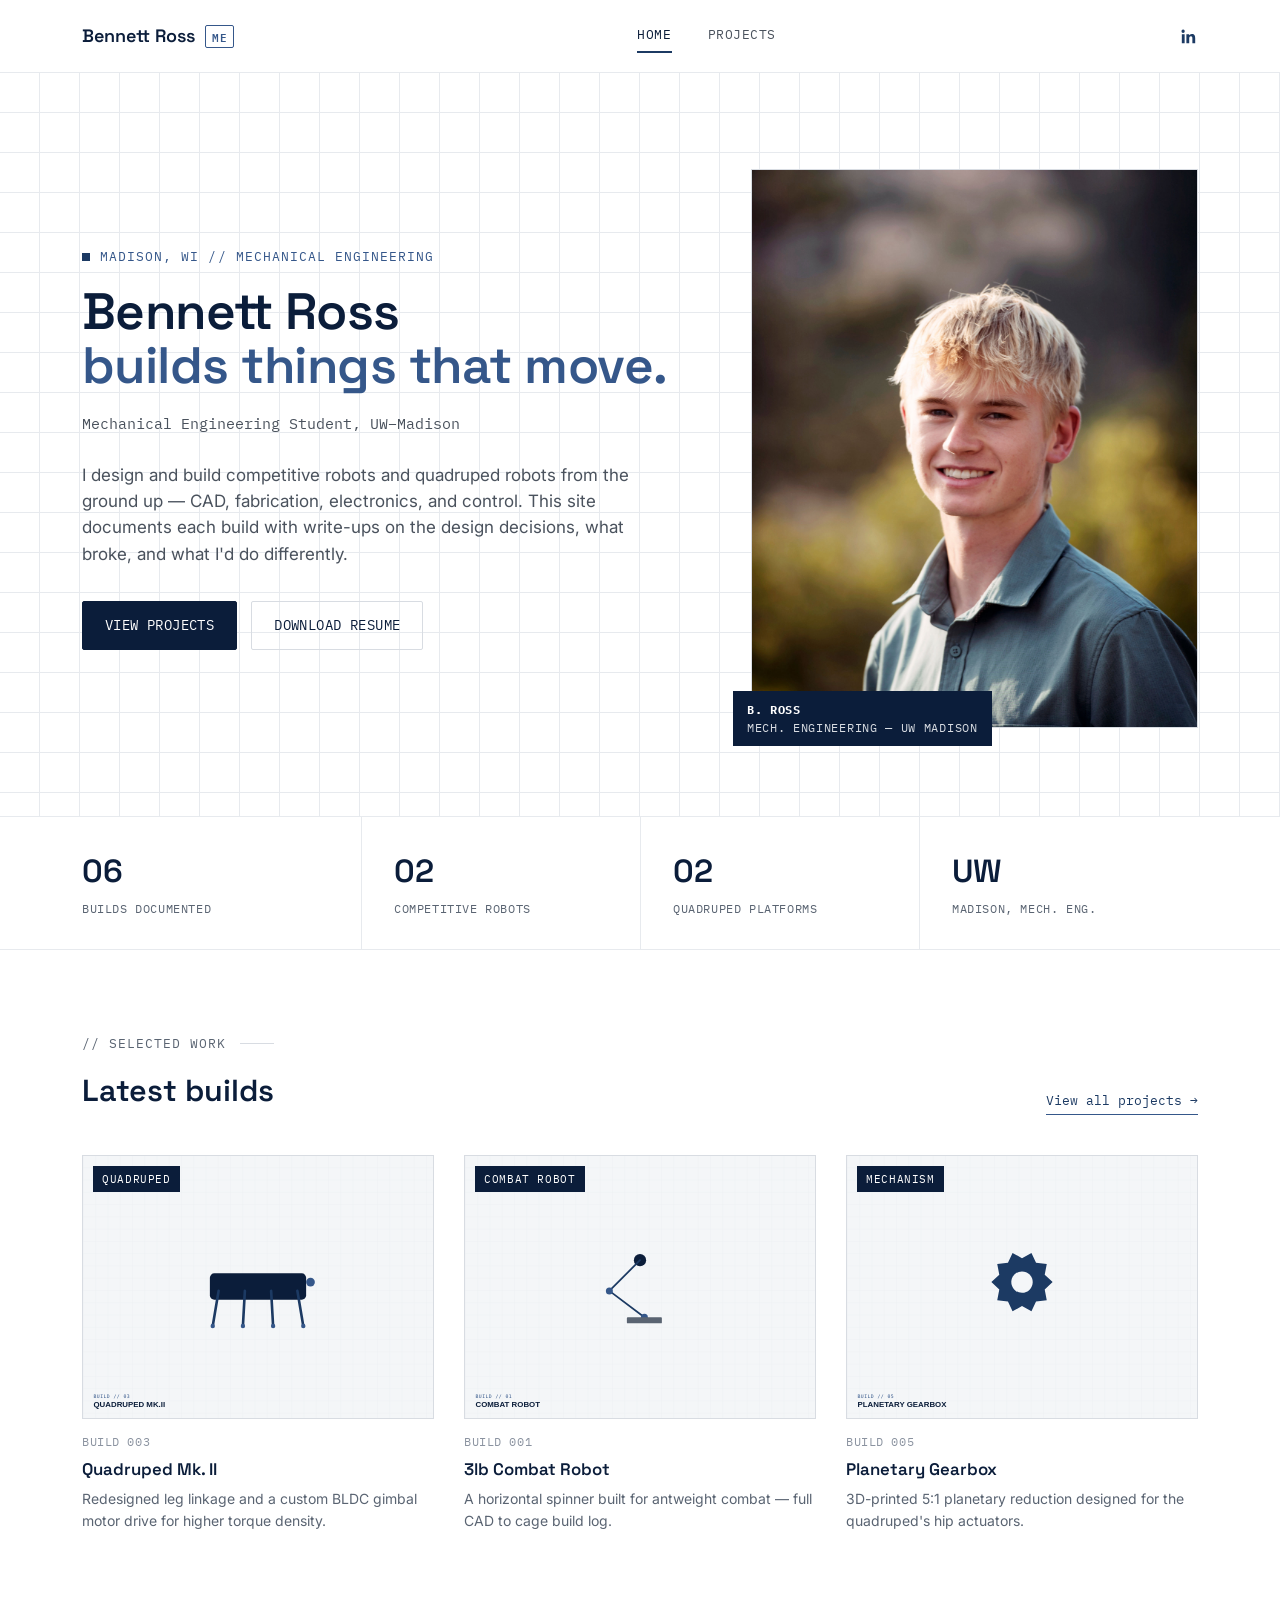
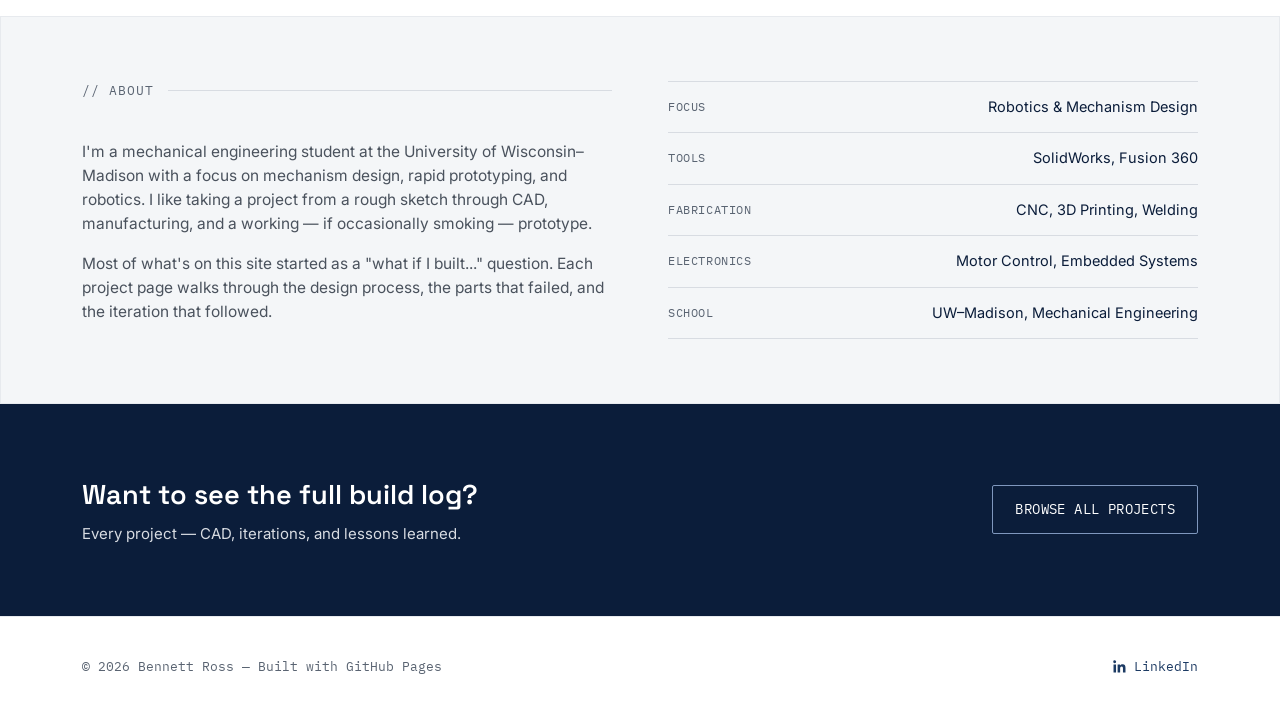
==== index.html @ cded5401 "Update index.html" ====
<!DOCTYPE html>
<html lang="en">
<head>
<meta charset="UTF-8">
<meta name="viewport" content="width=device-width, initial-scale=1.0">
<title>Bennett Ross — Maker &amp; Mechanical Engineer</title>
<meta name="description" content="Bennett Ross — mechanical engineering student and maker. Competitive robots, quadruped robots, and build write-ups.">
<link rel="preconnect" href="https://fonts.googleapis.com">
<link href="https://fonts.googleapis.com/css2?family=Space+Grotesk:wght@500;600;700&family=Inter:wght@400;500;600&family=IBM+Plex+Mono:wght@400;500&display=swap" rel="stylesheet">
<link rel="stylesheet" href="css/style.css">
</head>
<body>

<header class="site-header" id="siteHeader">
  <div class="wrap">
    <a href="index.html" class="brand">
      Bennett Ross <span class="brand-mark">ME</span>
    </a>
    <nav class="main-nav" aria-label="Primary">
      <a href="index.html" aria-current="page">Home</a>
      <a href="projects.html">Projects</a>
    </nav>
    <div class="nav-social">
      <a href="https://www.linkedin.com/in/YOUR-LINKEDIN" target="_blank" rel="noopener" aria-label="LinkedIn">
        <svg viewBox="0 0 24 24" fill="currentColor"><path d="M20.45 20.45h-3.56v-5.57c0-1.33-.02-3.04-1.85-3.04-1.85 0-2.14 1.45-2.14 2.94v5.67H9.34V9h3.42v1.56h.05c.48-.9 1.64-1.85 3.38-1.85 3.6 0 4.27 2.37 4.27 5.46v6.28zM5.34 7.43a2.07 2.07 0 1 1 0-4.13 2.07 2.07 0 0 1 0 4.13zM7.12 20.45H3.56V9h3.56v11.45z"/></svg>
      </a>
    </div>
    <button class="nav-toggle" id="navToggle" aria-label="Toggle menu" aria-expanded="false">
      <svg viewBox="0 0 24 24" fill="none" stroke="currentColor" stroke-width="2"><line x1="3" y1="6" x2="21" y2="6"/><line x1="3" y1="12" x2="21" y2="12"/><line x1="3" y1="18" x2="21" y2="18"/></svg>
    </button>
  </div>
</header>

<main>

  <!-- HERO -->
  <section class="hero blueprint-bg">
    <div class="wrap hero-inner">
      <div>
        <p class="eyebrow">Madison, WI // Mechanical Engineering</p>
        <h1>Bennett Ross<br><span class="accent">builds things that move.</span></h1>
        <p class="hero-role">Mechanical Engineering Student, UW&#8211;Madison</p>
        <p class="lede">
          I design and build competitive robots and quadruped robots from the ground up —
          CAD, fabrication, electronics, and control. This site documents each build with
          write-ups on the design decisions, what broke, and what I'd do differently.
        </p>
        <div class="hero-actions">
          <a href="projects.html" class="btn btn-primary">View Projects</a>
          <a href="#" class="btn btn-outline">Download Resume</a>
        </div>
      </div>
      <div class="hero-visual">
        <div class="datum-frame">
          <span class="corner-tr"></span><span class="corner-bl"></span>
          <img src="assets/Portrait1.jpg" alt="Portrait of Bennett Ross">
        </div>
        <div class="plate">
          <strong>B. ROSS</strong>
          <span>MECH. ENGINEERING — UW MADISON</span>
        </div>
      </div>
    </div>
  </section>

  <!-- STATS -->
  <section class="stats">
    <div class="wrap">
      <div class="stat">
        <div class="num">06</div>
        <div class="desc">Builds Documented</div>
      </div>
      <div class="stat">
        <div class="num">02</div>
        <div class="desc">Competitive Robots</div>
      </div>
      <div class="stat">
        <div class="num">02</div>
        <div class="desc">Quadruped Platforms</div>
      </div>
      <div class="stat">
        <div class="num">UW</div>
        <div class="desc">Madison, Mech. Eng.</div>
      </div>
    </div>
  </section>

  <!-- LATEST PROJECTS -->
  <section class="block">
    <div class="wrap">
      <div class="block-head">
        <div>
          <div class="section-label" style="margin-bottom:14px;">
            <span class="label-text">// Selected Work</span>
            <span class="rule"></span>
          </div>
          <h2>Latest builds</h2>
        </div>
        <a href="projects.html" class="view-all">View all projects &rarr;</a>
      </div>

      <div class="project-grid">

        <a class="project-card datum-frame" href="project-detail.html">
          <span class="corner-tr"></span><span class="corner-bl"></span>
          <div class="thumb">
            <span class="tag">Quadruped</span>
            <img src="assets/projects/thumb-quadruped-2.svg" alt="Quadruped Mk. II robot">
          </div>
          <div class="meta">
            <span class="build-no">BUILD 003</span>
          </div>
          <h3>Quadruped Mk. II</h3>
          <p>Redesigned leg linkage and a custom BLDC gimbal motor drive for higher torque density.</p>
        </a>

        <a class="project-card datum-frame" href="project-detail.html">
          <span class="corner-tr"></span><span class="corner-bl"></span>
          <div class="thumb">
            <span class="tag">Combat Robot</span>
            <img src="assets/projects/thumb-battlebot.svg" alt="Competitive combat robot">
          </div>
          <div class="meta">
            <span class="build-no">BUILD 001</span>
          </div>
          <h3>3lb Combat Robot</h3>
          <p>A horizontal spinner built for antweight combat — full CAD to cage build log.</p>
        </a>

        <a class="project-card datum-frame" href="project-detail.html">
          <span class="corner-tr"></span><span class="corner-bl"></span>
          <div class="thumb">
            <span class="tag">Mechanism</span>
            <img src="assets/projects/thumb-gearbox.svg" alt="Planetary gearbox mechanism">
          </div>
          <div class="meta">
            <span class="build-no">BUILD 005</span>
          </div>
          <h3>Planetary Gearbox</h3>
          <p>3D-printed 5:1 planetary reduction designed for the quadruped's hip actuators.</p>
        </a>

      </div>
    </div>
  </section>

  <!-- ABOUT -->
  <section class="block tight panel">
    <div class="wrap about-grid">
      <div>
        <div class="section-label">
          <span class="label-text">// About</span>
          <span class="rule"></span>
        </div>
        <p>
          I'm a mechanical engineering student at the University of Wisconsin&#8211;Madison with
          a focus on mechanism design, rapid prototyping, and robotics. I like taking a project
          from a rough sketch through CAD, manufacturing, and a working — if occasionally
          smoking — prototype.
        </p>
        <p>
          Most of what's on this site started as a "what if I built..." question. Each project
          page walks through the design process, the parts that failed, and the iteration that
          followed.
        </p>
      </div>
      <ul class="spec-list">
        <li><span>Focus</span><span>Robotics &amp; Mechanism Design</span></li>
        <li><span>Tools</span><span>SolidWorks, Fusion 360</span></li>
        <li><span>Fabrication</span><span>CNC, 3D Printing, Welding</span></li>
        <li><span>Electronics</span><span>Motor Control, Embedded Systems</span></li>
        <li><span>School</span><span>UW&#8211;Madison, Mechanical Engineering</span></li>
      </ul>
    </div>
  </section>

  <!-- CTA -->
  <section class="cta-band">
    <div class="wrap">
      <div>
        <h2>Want to see the full build log?</h2>
        <p>Every project — CAD, iterations, and lessons learned.</p>
      </div>
      <a href="projects.html" class="btn btn-outline">Browse All Projects</a>
    </div>
  </section>

</main>

<footer class="site-footer">
  <div class="wrap">
    <span class="foot-left">&copy; <span id="year"></span> Bennett Ross — Built with GitHub Pages</span>
    <div class="foot-social">
      <a href="https://www.linkedin.com/in/YOUR-LINKEDIN" target="_blank" rel="noopener">
        <svg viewBox="0 0 24 24" fill="currentColor"><path d="M20.45 20.45h-3.56v-5.57c0-1.33-.02-3.04-1.85-3.04-1.85 0-2.14 1.45-2.14 2.94v5.67H9.34V9h3.42v1.56h.05c.48-.9 1.64-1.85 3.38-1.85 3.6 0 4.27 2.37 4.27 5.46v6.28zM5.34 7.43a2.07 2.07 0 1 1 0-4.13 2.07 2.07 0 0 1 0 4.13zM7.12 20.45H3.56V9h3.56v11.45z"/></svg>
        LinkedIn
      </a>
    </div>
  </div>
</footer>

<script src="js/main.js"></script>
</body>
</html>
---- css/style.css ----
/* ============================================================
   Bennett Ross — Maker Portfolio
   Design system: blueprint / technical-drawing inspired
   Palette: navy, gray, white — no color outside this system
   ============================================================ */

:root {
  /* Color */
  --navy-900: #0b1d3a;
  --navy-800: #122a4e;
  --navy-700: #1c3a63;
  --navy-500: #35578a;
  --navy-300: #7f97bd;
  --gray-700: #4a525d;
  --gray-600: #5a6472;
  --gray-400: #8b93a0;
  --gray-300: #d8dce2;
  --gray-200: #e7eaee;
  --gray-100: #f4f6f8;
  --white: #ffffff;

  /* Type */
  --font-display: "Space Grotesk", "Arial Narrow", sans-serif;
  --font-body: "Inter", -apple-system, "Segoe UI", sans-serif;
  --font-mono: "IBM Plex Mono", "Courier New", monospace;

  /* Layout */
  --max-width: 1180px;
  --edge: 32px;
  --radius: 2px;
}

* { box-sizing: border-box; }

html {
  scroll-behavior: smooth;
}

@media (prefers-reduced-motion: reduce) {
  html { scroll-behavior: auto; }
  * { animation-duration: 0.01ms !important; transition-duration: 0.01ms !important; }
}

body {
  margin: 0;
  font-family: var(--font-body);
  color: var(--navy-900);
  background: var(--white);
  -webkit-font-smoothing: antialiased;
  line-height: 1.55;
}

a { color: inherit; text-decoration: none; }
img { max-width: 100%; display: block; }
ul { list-style: none; margin: 0; padding: 0; }

:focus-visible {
  outline: 2px solid var(--navy-500);
  outline-offset: 3px;
}

.wrap {
  max-width: var(--max-width);
  margin: 0 auto;
  padding: 0 var(--edge);
}

/* ----------------------------------------------------------
   Blueprint grid background — used behind the hero
   ---------------------------------------------------------- */
.blueprint-bg {
  background-image:
    linear-gradient(var(--gray-200) 1px, transparent 1px),
    linear-gradient(90deg, var(--gray-200) 1px, transparent 1px);
  background-size: 40px 40px;
  background-position: -1px -1px;
}

/* ----------------------------------------------------------
   Datum / corner-bracket signature element
   Evokes a CAD viewport selection or drawing datum mark.
   Applied to framed images and project cards.
   ---------------------------------------------------------- */
.datum-frame {
  position: relative;
}
.datum-frame::before,
.datum-frame::after,
.datum-frame > .corner-br,
.datum-frame > .corner-tr {
  content: "";
  position: absolute;
  width: 16px;
  height: 16px;
  border: 2px solid var(--navy-700);
  opacity: 0;
  transition: opacity 0.25s ease, transform 0.25s ease;
  pointer-events: none;
}
.datum-frame::before { /* top-left */
  top: -1px; left: -1px;
  border-right: none; border-bottom: none;
  transform: translate(-4px, -4px);
}
.datum-frame::after { /* bottom-right */
  bottom: -1px; right: -1px;
  border-left: none; border-top: none;
  transform: translate(4px, 4px);
}
.datum-frame .corner-tr {
  top: -1px; right: -1px;
  border-left: none; border-bottom: none;
  transform: translate(4px, -4px);
}
.datum-frame .corner-bl {
  bottom: -1px; left: -1px;
  border-right: none; border-top: none;
  transform: translate(-4px, 4px);
}
.datum-frame:hover::before,
.datum-frame:hover::after,
.datum-frame:hover .corner-tr,
.datum-frame:hover .corner-bl,
.datum-frame:focus-within::before,
.datum-frame:focus-within::after,
.datum-frame:focus-within .corner-tr,
.datum-frame:focus-within .corner-bl {
  opacity: 1;
  transform: translate(0, 0);
}

/* ----------------------------------------------------------
   Section label — dimension-line style divider
   ---------------------------------------------------------- */
.section-label {
  display: flex;
  align-items: center;
  gap: 14px;
  margin-bottom: 40px;
}
.section-label .tick {
  width: 28px;
  height: 1px;
  background: var(--gray-400);
  position: relative;
}
.section-label .tick::before,
.section-label .tick::after {
  content: "";
  position: absolute;
  top: -4px;
  width: 1px;
  height: 9px;
  background: var(--gray-400);
}
.section-label .tick::before { left: 0; }
.section-label .tick::after { right: 0; }
.section-label span.label-text {
  font-family: var(--font-mono);
  font-size: 12.5px;
  letter-spacing: 0.08em;
  text-transform: uppercase;
  color: var(--gray-600);
  white-space: nowrap;
}
.section-label .rule {
  flex: 1;
  height: 1px;
  background: var(--gray-300);
}

/* ----------------------------------------------------------
   Header / nav
   ---------------------------------------------------------- */
.site-header {
  position: sticky;
  top: 0;
  z-index: 50;
  background: rgba(255, 255, 255, 0.9);
  backdrop-filter: blur(8px);
  border-bottom: 1px solid var(--gray-200);
}
.site-header .wrap {
  display: flex;
  align-items: center;
  justify-content: space-between;
  height: 72px;
}
.brand {
  display: flex;
  align-items: baseline;
  gap: 10px;
  font-family: var(--font-display);
  font-weight: 600;
  font-size: 18px;
  color: var(--navy-900);
}
.brand .brand-mark {
  font-family: var(--font-mono);
  font-size: 11px;
  color: var(--navy-500);
  border: 1px solid var(--navy-500);
  padding: 2px 6px;
  border-radius: var(--radius);
  letter-spacing: 0.05em;
}
.main-nav {
  display: flex;
  align-items: center;
  gap: 36px;
}
.main-nav a {
  font-family: var(--font-mono);
  font-size: 13px;
  letter-spacing: 0.04em;
  text-transform: uppercase;
  color: var(--gray-700);
  padding: 6px 0;
  border-bottom: 2px solid transparent;
  transition: color 0.15s ease, border-color 0.15s ease;
}
.main-nav a:hover,
.main-nav a[aria-current="page"] {
  color: var(--navy-900);
  border-bottom-color: var(--navy-700);
}
.nav-social {
  display: flex;
  align-items: center;
  gap: 18px;
}
.nav-social a {
  display: flex;
  align-items: center;
  color: var(--navy-700);
  transition: color 0.15s ease, transform 0.15s ease;
}
.nav-social a:hover { color: var(--navy-500); transform: translateY(-1px); }
.nav-social svg { width: 19px; height: 19px; }

.nav-toggle {
  display: none;
  background: none;
  border: 1px solid var(--gray-300);
  border-radius: var(--radius);
  width: 40px;
  height: 40px;
  align-items: center;
  justify-content: center;
  cursor: pointer;
}
.nav-toggle svg { width: 20px; height: 20px; color: var(--navy-900); }

/* ----------------------------------------------------------
   Hero
   ---------------------------------------------------------- */
.hero {
  padding: 96px 0 88px;
  border-bottom: 1px solid var(--gray-200);
}
.hero-inner {
  display: grid;
  grid-template-columns: 1.15fr 0.85fr;
  gap: 64px;
  align-items: center;
}
.eyebrow {
  font-family: var(--font-mono);
  font-size: 13px;
  letter-spacing: 0.08em;
  text-transform: uppercase;
  color: var(--navy-500);
  margin: 0 0 18px;
  display: flex;
  align-items: center;
  gap: 10px;
}
.eyebrow::before {
  content: "";
  width: 8px;
  height: 8px;
  background: var(--navy-700);
  display: inline-block;
}
.hero h1 {
  font-family: var(--font-display);
  font-weight: 600;
  font-size: clamp(2.4rem, 4vw, 3.6rem);
  line-height: 1.05;
  margin: 0 0 20px;
  color: var(--navy-900);
  letter-spacing: -0.01em;
}
.hero h1 .accent { color: var(--navy-500); }
.hero-role {
  font-family: var(--font-mono);
  font-size: 15px;
  color: var(--gray-700);
  margin: 0 0 26px;
}
.hero p.lede {
  font-size: 17px;
  color: var(--gray-700);
  max-width: 52ch;
  margin: 0 0 34px;
}
.hero-actions {
  display: flex;
  gap: 14px;
  flex-wrap: wrap;
}

.btn {
  font-family: var(--font-mono);
  font-size: 13.5px;
  letter-spacing: 0.03em;
  text-transform: uppercase;
  padding: 13px 22px;
  border-radius: var(--radius);
  display: inline-flex;
  align-items: center;
  gap: 8px;
  transition: background 0.15s ease, color 0.15s ease, border-color 0.15s ease, transform 0.15s ease;
  cursor: pointer;
  border: 1px solid transparent;
}
.btn-primary {
  background: var(--navy-900);
  color: var(--white);
  border-color: var(--navy-900);
}
.btn-primary:hover { background: var(--navy-700); transform: translateY(-1px); }
.btn-outline {
  background: transparent;
  color: var(--navy-900);
  border-color: var(--gray-300);
}
.btn-outline:hover { border-color: var(--navy-700); background: var(--gray-100); }

/* Hero visual: technical portrait / photo frame with datum marks */
.hero-visual {
  position: relative;
}
.hero-visual .datum-frame {
  aspect-ratio: 4 / 5;
  overflow: hidden;
  background: var(--gray-100);
  border: 1px solid var(--gray-300);
}
.hero-visual img {
  width: 100%;
  height: 100%;
  object-fit: cover;
}
.hero-visual .plate {
  position: absolute;
  bottom: -18px;
  left: -18px;
  background: var(--navy-900);
  color: var(--white);
  font-family: var(--font-mono);
  font-size: 11.5px;
  letter-spacing: 0.06em;
  padding: 10px 14px;
  line-height: 1.5;
}
.hero-visual .plate strong { color: var(--white); display: block; font-size: 12px; }
.hero-visual .plate span { color: var(--gray-300); }

/* ----------------------------------------------------------
   Stats strip
   ---------------------------------------------------------- */
.stats {
  border-bottom: 1px solid var(--gray-200);
}
.stats .wrap {
  display: grid;
  grid-template-columns: repeat(4, 1fr);
}
.stat {
  padding: 30px var(--edge);
  border-left: 1px solid var(--gray-200);
}
.stat:first-child { border-left: none; padding-left: 0; }
.stat .num {
  font-family: var(--font-display);
  font-size: 2rem;
  font-weight: 600;
  color: var(--navy-900);
}
.stat .desc {
  font-family: var(--font-mono);
  font-size: 12px;
  letter-spacing: 0.05em;
  text-transform: uppercase;
  color: var(--gray-600);
  margin-top: 4px;
}

/* ----------------------------------------------------------
   Sections
   ---------------------------------------------------------- */
section.block {
  padding: 84px 0;
}
section.block.tight { padding: 64px 0; }
.block-head {
  display: flex;
  justify-content: space-between;
  align-items: flex-end;
  margin-bottom: 40px;
  gap: 24px;
}
.block-head h2 {
  font-family: var(--font-display);
  font-size: 1.9rem;
  font-weight: 600;
  margin: 0;
  color: var(--navy-900);
}
.block-head .view-all {
  font-family: var(--font-mono);
  font-size: 13px;
  color: var(--navy-700);
  border-bottom: 1px solid var(--navy-500);
  padding-bottom: 2px;
  white-space: nowrap;
}
.block-head .view-all:hover { color: var(--navy-500); }

/* ----------------------------------------------------------
   Project grid — every image locked to identical ratio
   ---------------------------------------------------------- */
.project-grid {
  display: grid;
  grid-template-columns: repeat(3, 1fr);
  gap: 30px;
}
.project-card {
  display: block;
  color: inherit;
}
.project-card .thumb {
  aspect-ratio: 4 / 3;   /* every project image is forced to this ratio */
  width: 100%;
  overflow: hidden;
  background: var(--gray-100);
  border: 1px solid var(--gray-300);
  position: relative;
}
.project-card .thumb img {
  width: 100%;
  height: 100%;
  object-fit: cover;      /* crops instead of distorting, keeps sizes uniform */
  transition: transform 0.4s ease;
}
.project-card:hover .thumb img { transform: scale(1.045); }

.project-card .tag {
  position: absolute;
  top: 10px;
  left: 10px;
  background: var(--navy-900);
  color: var(--white);
  font-family: var(--font-mono);
  font-size: 10.5px;
  letter-spacing: 0.06em;
  text-transform: uppercase;
  padding: 5px 9px;
}
.project-card .meta {
  display: flex;
  justify-content: space-between;
  align-items: baseline;
  margin-top: 14px;
}
.project-card .build-no {
  font-family: var(--font-mono);
  font-size: 11.5px;
  color: var(--gray-400);
  letter-spacing: 0.05em;
}
.project-card h3 {
  font-family: var(--font-display);
  font-size: 1.05rem;
  font-weight: 600;
  margin: 6px 0 6px;
  color: var(--navy-900);
}
.project-card p {
  font-size: 14px;
  color: var(--gray-600);
  margin: 0;
}

/* ----------------------------------------------------------
   Filter bar (projects page)
   ---------------------------------------------------------- */
.filter-bar {
  display: flex;
  gap: 10px;
  flex-wrap: wrap;
  margin-bottom: 44px;
}
.filter-btn {
  font-family: var(--font-mono);
  font-size: 12.5px;
  letter-spacing: 0.04em;
  text-transform: uppercase;
  padding: 9px 16px;
  border: 1px solid var(--gray-300);
  background: var(--white);
  color: var(--gray-700);
  border-radius: var(--radius);
  cursor: pointer;
  transition: all 0.15s ease;
}
.filter-btn:hover { border-color: var(--navy-500); color: var(--navy-900); }
.filter-btn.active {
  background: var(--navy-900);
  border-color: var(--navy-900);
  color: var(--white);
}

/* ----------------------------------------------------------
   About / skills panel
   ---------------------------------------------------------- */
.panel {
  background: var(--gray-100);
  border: 1px solid var(--gray-200);
}
.about-grid {
  display: grid;
  grid-template-columns: 1fr 1fr;
  gap: 56px;
}
.about-grid p { color: var(--gray-700); font-size: 15.5px; }
.spec-list {
  border-top: 1px solid var(--gray-300);
}
.spec-list li {
  display: flex;
  justify-content: space-between;
  padding: 14px 0;
  border-bottom: 1px solid var(--gray-300);
  font-size: 14.5px;
}
.spec-list li span:first-child {
  font-family: var(--font-mono);
  color: var(--gray-600);
  text-transform: uppercase;
  font-size: 12px;
  letter-spacing: 0.05em;
  padding-top: 2px;
}
.spec-list li span:last-child { color: var(--navy-900); text-align: right; max-width: 60%; }

/* ----------------------------------------------------------
   CTA band
   ---------------------------------------------------------- */
.cta-band {
  background: var(--navy-900);
  color: var(--white);
  padding: 70px 0;
}
.cta-band .wrap {
  display: flex;
  justify-content: space-between;
  align-items: center;
  gap: 24px;
  flex-wrap: wrap;
}
.cta-band h2 {
  font-family: var(--font-display);
  font-size: 1.7rem;
  font-weight: 600;
  margin: 0 0 6px;
}
.cta-band p { color: var(--gray-300); margin: 0; font-size: 15px; }
.cta-band .btn-outline {
  border-color: var(--navy-300);
  color: var(--white);
}
.cta-band .btn-outline:hover { background: var(--navy-700); border-color: var(--navy-700); }

/* ----------------------------------------------------------
   Footer
   ---------------------------------------------------------- */
.site-footer {
  border-top: 1px solid var(--gray-200);
  padding: 40px 0;
}
.site-footer .wrap {
  display: flex;
  justify-content: space-between;
  align-items: center;
  flex-wrap: wrap;
  gap: 16px;
}
.site-footer .foot-left {
  font-family: var(--font-mono);
  font-size: 12.5px;
  color: var(--gray-600);
}
.site-footer .foot-social {
  display: flex;
  gap: 16px;
  align-items: center;
}
.site-footer .foot-social a {
  color: var(--navy-700);
  display: flex;
  align-items: center;
  gap: 6px;
  font-family: var(--font-mono);
  font-size: 12.5px;
}
.site-footer .foot-social svg { width: 17px; height: 17px; }
.site-footer .foot-social a:hover { color: var(--navy-500); }

/* ----------------------------------------------------------
   Project detail page
   ---------------------------------------------------------- */
.detail-hero {
  padding: 56px 0 40px;
  border-bottom: 1px solid var(--gray-200);
}
.breadcrumb {
  font-family: var(--font-mono);
  font-size: 12.5px;
  color: var(--gray-600);
  margin-bottom: 24px;
}
.breadcrumb a { color: var(--navy-700); }
.breadcrumb a:hover { color: var(--navy-500); }
.detail-hero h1 {
  font-family: var(--font-display);
  font-size: clamp(2rem, 3.4vw, 2.9rem);
  font-weight: 600;
  margin: 0 0 16px;
  color: var(--navy-900);
}
.detail-meta {
  display: flex;
  gap: 28px;
  flex-wrap: wrap;
  font-family: var(--font-mono);
  font-size: 12.5px;
  color: var(--gray-600);
  text-transform: uppercase;
  letter-spacing: 0.04em;
}
.detail-meta strong { color: var(--navy-900); display: block; font-size: 13px; margin-bottom: 3px; text-transform: none; letter-spacing: 0; font-family: var(--font-body); }
.detail-hero .hero-img {
  margin-top: 36px;
  aspect-ratio: 16 / 9;
  overflow: hidden;
  border: 1px solid var(--gray-300);
  background: var(--gray-100);
}
.detail-hero .hero-img img { width: 100%; height: 100%; object-fit: cover; }

.prose {
  max-width: 74ch;
}
.prose h2 {
  font-family: var(--font-display);
  font-size: 1.5rem;
  margin: 48px 0 16px;
  color: var(--navy-900);
}
.prose p { color: var(--gray-700); font-size: 16px; margin: 0 0 18px; }
.prose ul { margin: 0 0 18px; }
.prose li { color: var(--gray-700); font-size: 16px; padding-left: 22px; position: relative; margin-bottom: 8px; }
.prose li::before {
  content: "";
  position: absolute;
  left: 0; top: 9px;
  width: 8px; height: 1px;
  background: var(--navy-700);
}

/* ----------------------------------------------------------
   Responsive
   ---------------------------------------------------------- */
@media (max-width: 900px) {
  .hero-inner { grid-template-columns: 1fr; }
  .hero-visual { order: -1; max-width: 320px; }
  .project-grid { grid-template-columns: repeat(2, 1fr); }
  .stats .wrap { grid-template-columns: repeat(2, 1fr); }
  .stat:nth-child(3) { border-left: none; padding-left: 0; }
  .about-grid { grid-template-columns: 1fr; gap: 32px; }
}

@media (max-width: 680px) {
  :root { --edge: 20px; }
  .main-nav, .nav-social { display: none; }
  .nav-toggle { display: flex; }
  .site-header.open .main-nav {
    display: flex;
    position: absolute;
    top: 72px;
    left: 0;
    right: 0;
    background: var(--white);
    border-bottom: 1px solid var(--gray-200);
    flex-direction: column;
    align-items: flex-start;
    padding: 20px var(--edge) 24px;
    gap: 18px;
  }
  .site-header.open .nav-social {
    display: flex;
    position: absolute;
    top: 236px;
    left: 0;
    right: 0;
    padding: 0 var(--edge) 20px;
    background: var(--white);
  }
  .hero { padding: 56px 0 56px; }
  .project-grid { grid-template-columns: 1fr; }
  section.block { padding: 56px 0; }
  .cta-band .wrap { flex-direction: column; align-items: flex-start; }
  .site-footer .wrap { flex-direction: column; align-items: flex-start; }
}
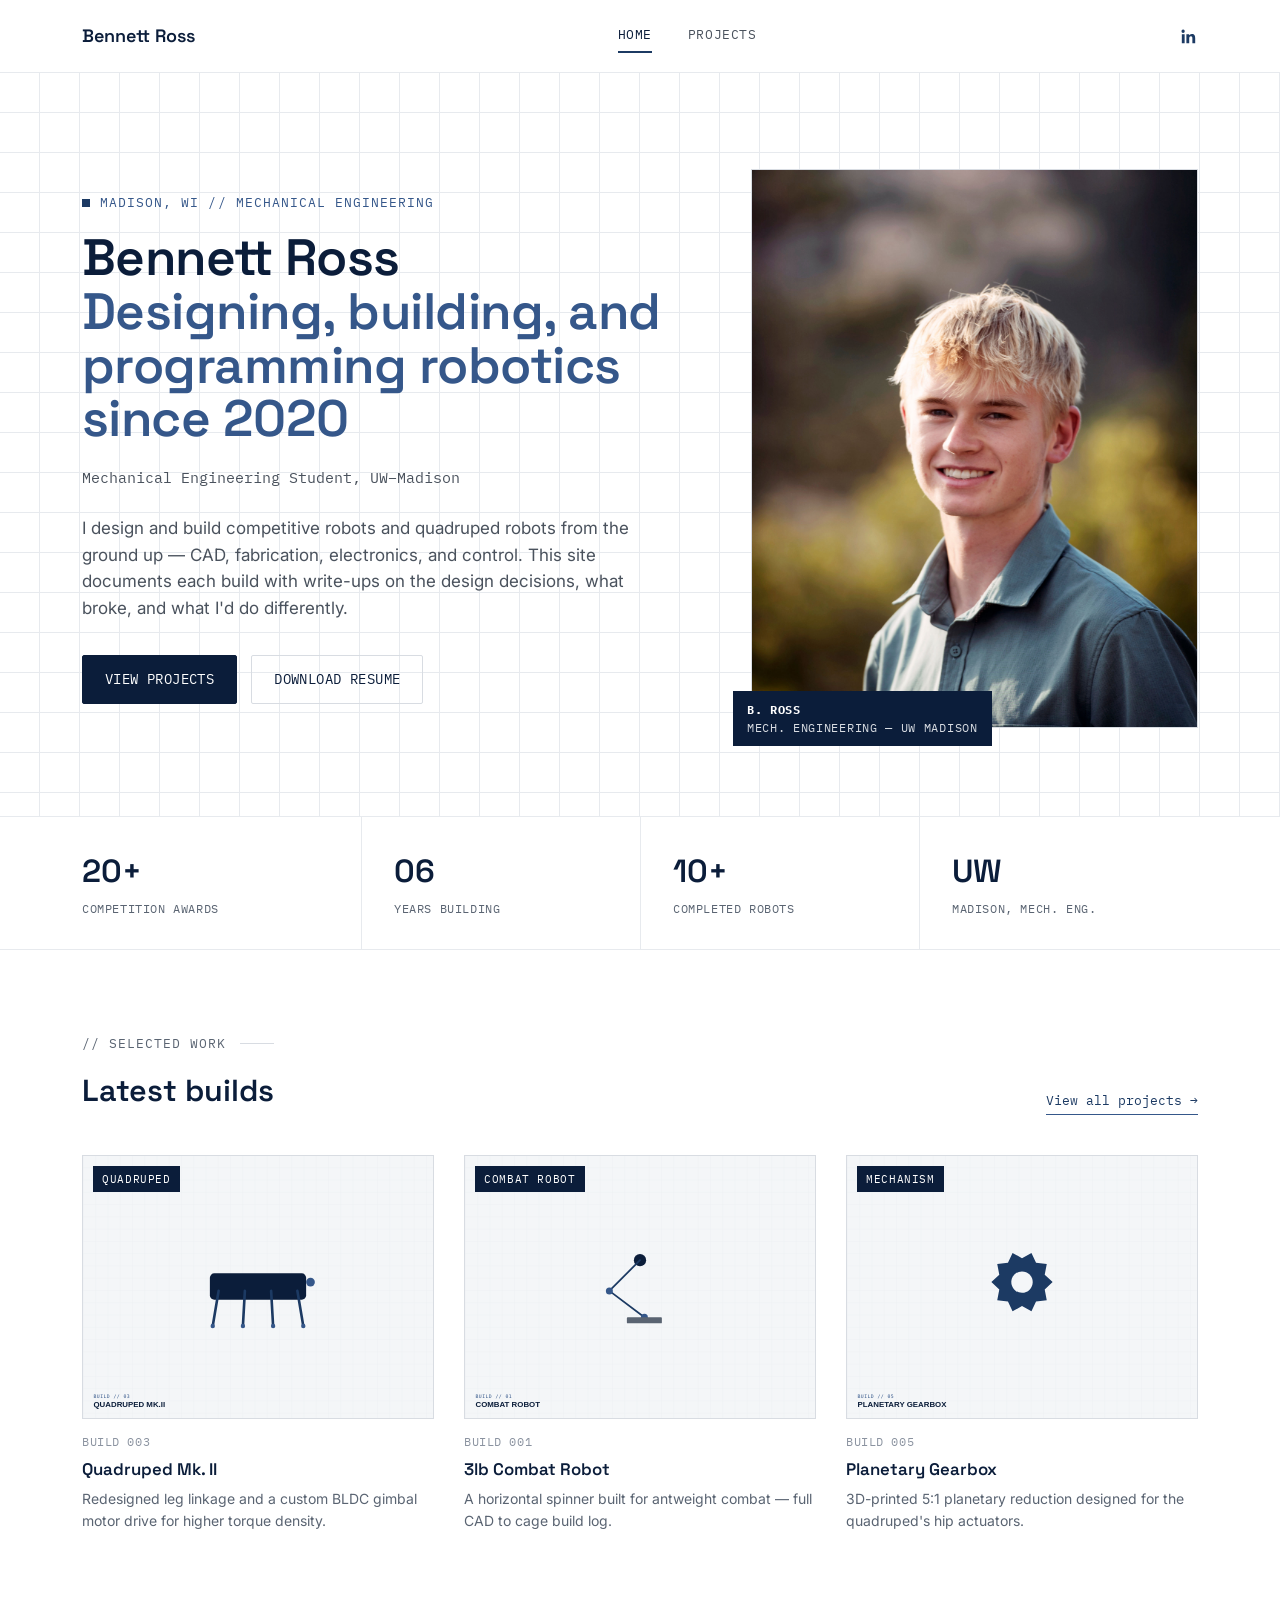
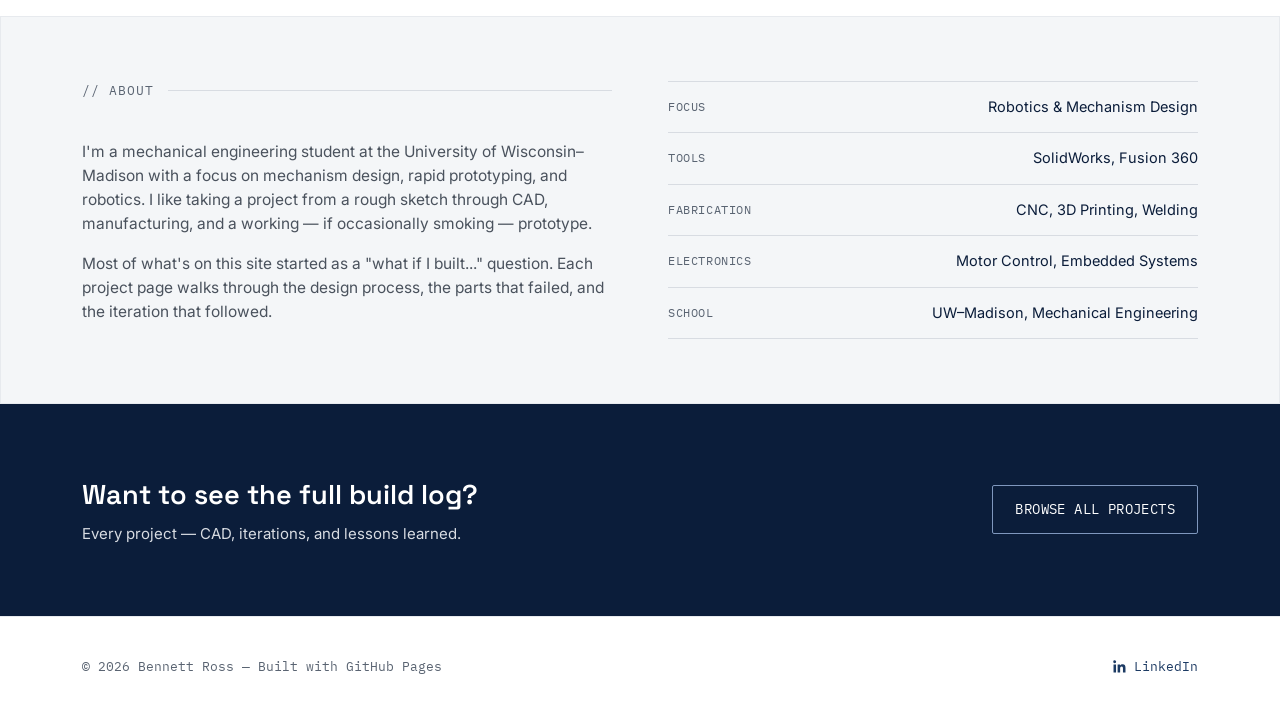
==== commit dff49cb6: "Update index.html front page" ====
--- a/index.html
+++ b/index.html
@@ -14,14 +14,14 @@
 <header class="site-header" id="siteHeader">
   <div class="wrap">
     <a href="index.html" class="brand">
-      Bennett Ross <span class="brand-mark">ME</span>
+      Bennett Ross
     </a>
     <nav class="main-nav" aria-label="Primary">
       <a href="index.html" aria-current="page">Home</a>
       <a href="projects.html">Projects</a>
     </nav>
     <div class="nav-social">
-      <a href="https://www.linkedin.com/in/YOUR-LINKEDIN" target="_blank" rel="noopener" aria-label="LinkedIn">
+      <a href="https://www.linkedin.com/in/bennett-ross-42495b2b8" target="_blank" rel="noopener" aria-label="LinkedIn">
         <svg viewBox="0 0 24 24" fill="currentColor"><path d="M20.45 20.45h-3.56v-5.57c0-1.33-.02-3.04-1.85-3.04-1.85 0-2.14 1.45-2.14 2.94v5.67H9.34V9h3.42v1.56h.05c.48-.9 1.64-1.85 3.38-1.85 3.6 0 4.27 2.37 4.27 5.46v6.28zM5.34 7.43a2.07 2.07 0 1 1 0-4.13 2.07 2.07 0 0 1 0 4.13zM7.12 20.45H3.56V9h3.56v11.45z"/></svg>
       </a>
     </div>
@@ -38,7 +38,7 @@
     <div class="wrap hero-inner">
       <div>
         <p class="eyebrow">Madison, WI // Mechanical Engineering</p>
-        <h1>Bennett Ross<br><span class="accent">builds things that move.</span></h1>
+        <h1>Bennett Ross<br><span class="accent">Designing, building, and programming robotics since 2020</span></h1>
         <p class="hero-role">Mechanical Engineering Student, UW&#8211;Madison</p>
         <p class="lede">
           I design and build competitive robots and quadruped robots from the ground up —
@@ -67,16 +67,16 @@
   <section class="stats">
     <div class="wrap">
       <div class="stat">
+        <div class="num">20+</div>
+        <div class="desc">Competition Awards</div>
+      </div>
+      <div class="stat">
         <div class="num">06</div>
-        <div class="desc">Builds Documented</div>
-      </div>
-      <div class="stat">
-        <div class="num">02</div>
-        <div class="desc">Competitive Robots</div>
-      </div>
-      <div class="stat">
-        <div class="num">02</div>
-        <div class="desc">Quadruped Platforms</div>
+        <div class="desc">Years Building</div>
+      </div>
+      <div class="stat">
+        <div class="num">10+</div>
+        <div class="desc">Completed Robots</div>
       </div>
       <div class="stat">
         <div class="num">UW</div>
@@ -191,7 +191,7 @@
   <div class="wrap">
     <span class="foot-left">&copy; <span id="year"></span> Bennett Ross — Built with GitHub Pages</span>
     <div class="foot-social">
-      <a href="https://www.linkedin.com/in/YOUR-LINKEDIN" target="_blank" rel="noopener">
+      <a href="https://www.linkedin.com/in/bennett-ross-42495b2b8" target="_blank" rel="noopener">
         <svg viewBox="0 0 24 24" fill="currentColor"><path d="M20.45 20.45h-3.56v-5.57c0-1.33-.02-3.04-1.85-3.04-1.85 0-2.14 1.45-2.14 2.94v5.67H9.34V9h3.42v1.56h.05c.48-.9 1.64-1.85 3.38-1.85 3.6 0 4.27 2.37 4.27 5.46v6.28zM5.34 7.43a2.07 2.07 0 1 1 0-4.13 2.07 2.07 0 0 1 0 4.13zM7.12 20.45H3.56V9h3.56v11.45z"/></svg>
         LinkedIn
       </a>
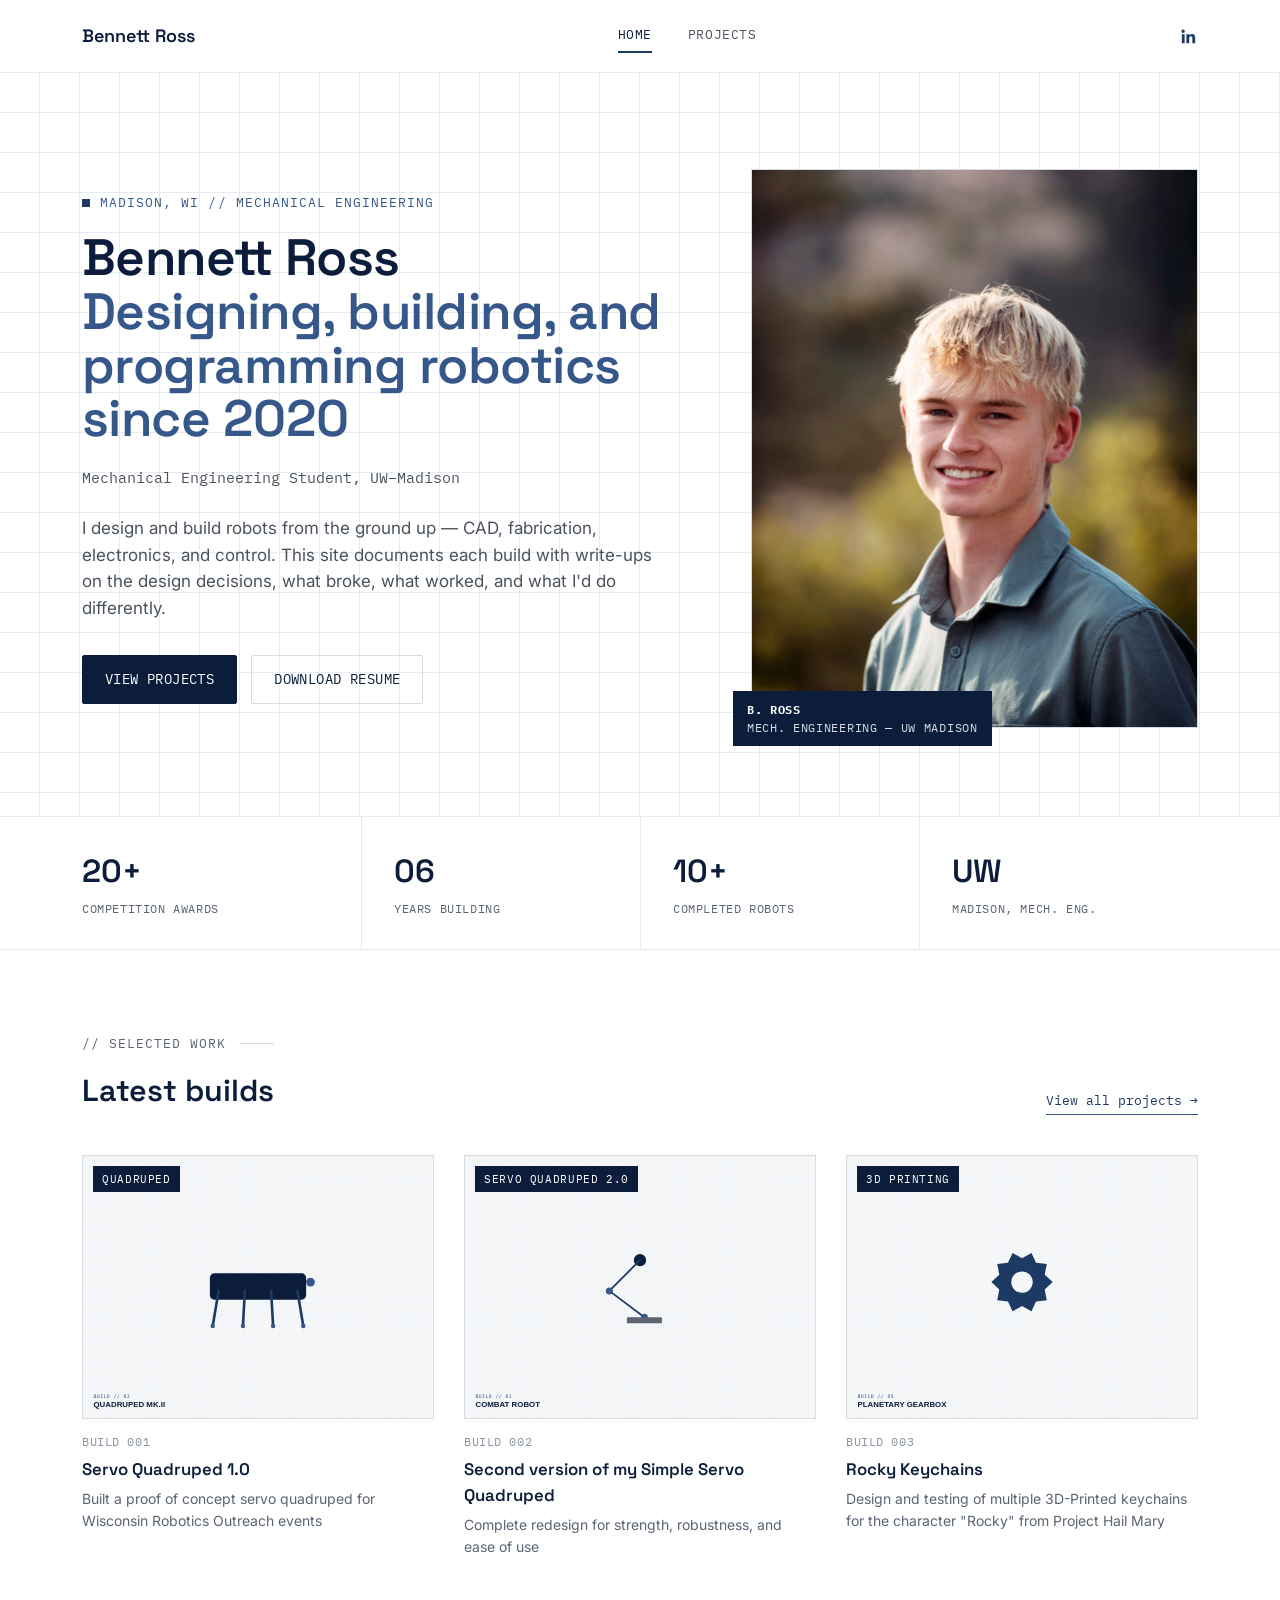
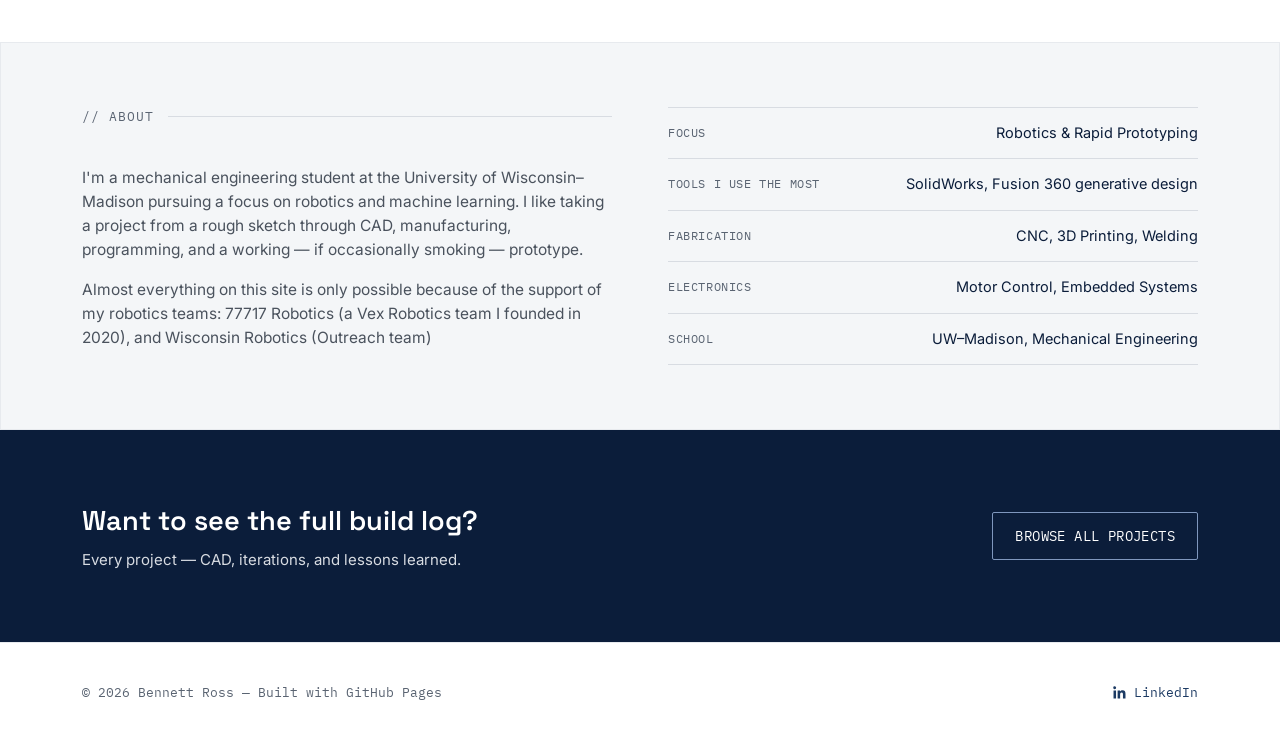
==== commit 36bd8499: "Update index.html text" ====
--- a/index.html
+++ b/index.html
@@ -41,9 +41,9 @@
         <h1>Bennett Ross<br><span class="accent">Designing, building, and programming robotics since 2020</span></h1>
         <p class="hero-role">Mechanical Engineering Student, UW&#8211;Madison</p>
         <p class="lede">
-          I design and build competitive robots and quadruped robots from the ground up —
+          I design and build robots from the ground up —
           CAD, fabrication, electronics, and control. This site documents each build with
-          write-ups on the design decisions, what broke, and what I'd do differently.
+          write-ups on the design decisions, what broke, what worked, and what I'd do differently.
         </p>
         <div class="hero-actions">
           <a href="projects.html" class="btn btn-primary">View Projects</a>
@@ -108,36 +108,36 @@
             <img src="assets/projects/thumb-quadruped-2.svg" alt="Quadruped Mk. II robot">
           </div>
           <div class="meta">
+            <span class="build-no">BUILD 001</span>
+          </div>
+          <h3>Servo Quadruped 1.0</h3>
+          <p>Built a proof of concept servo quadruped for Wisconsin Robotics Outreach events</p>
+        </a>
+
+        <a class="project-card datum-frame" href="project-detail.html">
+          <span class="corner-tr"></span><span class="corner-bl"></span>
+          <div class="thumb">
+            <span class="tag">Servo Quadruped 2.0</span>
+            <img src="assets/projects/thumb-battlebot.svg" alt="Competitive combat robot">
+          </div>
+          <div class="meta">
+            <span class="build-no">BUILD 002</span>
+          </div>
+          <h3>Second version of my Simple Servo Quadruped</h3>
+          <p>Complete redesign for strength, robustness, and ease of use</p>
+        </a>
+
+        <a class="project-card datum-frame" href="project-detail.html">
+          <span class="corner-tr"></span><span class="corner-bl"></span>
+          <div class="thumb">
+            <span class="tag">3D printing</span>
+            <img src="assets/projects/thumb-gearbox.svg" alt="Planetary gearbox mechanism">
+          </div>
+          <div class="meta">
             <span class="build-no">BUILD 003</span>
           </div>
-          <h3>Quadruped Mk. II</h3>
-          <p>Redesigned leg linkage and a custom BLDC gimbal motor drive for higher torque density.</p>
-        </a>
-
-        <a class="project-card datum-frame" href="project-detail.html">
-          <span class="corner-tr"></span><span class="corner-bl"></span>
-          <div class="thumb">
-            <span class="tag">Combat Robot</span>
-            <img src="assets/projects/thumb-battlebot.svg" alt="Competitive combat robot">
-          </div>
-          <div class="meta">
-            <span class="build-no">BUILD 001</span>
-          </div>
-          <h3>3lb Combat Robot</h3>
-          <p>A horizontal spinner built for antweight combat — full CAD to cage build log.</p>
-        </a>
-
-        <a class="project-card datum-frame" href="project-detail.html">
-          <span class="corner-tr"></span><span class="corner-bl"></span>
-          <div class="thumb">
-            <span class="tag">Mechanism</span>
-            <img src="assets/projects/thumb-gearbox.svg" alt="Planetary gearbox mechanism">
-          </div>
-          <div class="meta">
-            <span class="build-no">BUILD 005</span>
-          </div>
-          <h3>Planetary Gearbox</h3>
-          <p>3D-printed 5:1 planetary reduction designed for the quadruped's hip actuators.</p>
+          <h3>Rocky Keychains</h3>
+          <p>Design and testing of multiple 3D-Printed keychains for the character "Rocky" from Project Hail Mary</p>
         </a>
 
       </div>
@@ -153,20 +153,20 @@
           <span class="rule"></span>
         </div>
         <p>
-          I'm a mechanical engineering student at the University of Wisconsin&#8211;Madison with
-          a focus on mechanism design, rapid prototyping, and robotics. I like taking a project
-          from a rough sketch through CAD, manufacturing, and a working — if occasionally
-          smoking — prototype.
+          I'm a mechanical engineering student at the University of Wisconsin&#8211;Madison pursuing
+          a focus on robotics and machine learning. I like taking a project from a rough sketch through
+          CAD, manufacturing, programming, and a working — if occasionally smoking — prototype.
         </p>
         <p>
-          Most of what's on this site started as a "what if I built..." question. Each project
-          page walks through the design process, the parts that failed, and the iteration that
-          followed.
+          Almost everything on this site is only possible because of the support of my robotics 
+          teams: <a href="https://www.youtube.com/@77717robotics">77717 Robotics</a> 
+          (a Vex Robotics team I founded in 2020), and <a href="https://wisconsinrobotics.org/">Wisconsin Robotics</a> 
+          (Outreach team)
         </p>
       </div>
       <ul class="spec-list">
-        <li><span>Focus</span><span>Robotics &amp; Mechanism Design</span></li>
-        <li><span>Tools</span><span>SolidWorks, Fusion 360</span></li>
+        <li><span>Focus</span><span>Robotics &amp; Rapid Prototyping</span></li>
+        <li><span>Tools I use the most</span><span>SolidWorks, Fusion 360 generative design</span></li>
         <li><span>Fabrication</span><span>CNC, 3D Printing, Welding</span></li>
         <li><span>Electronics</span><span>Motor Control, Embedded Systems</span></li>
         <li><span>School</span><span>UW&#8211;Madison, Mechanical Engineering</span></li>
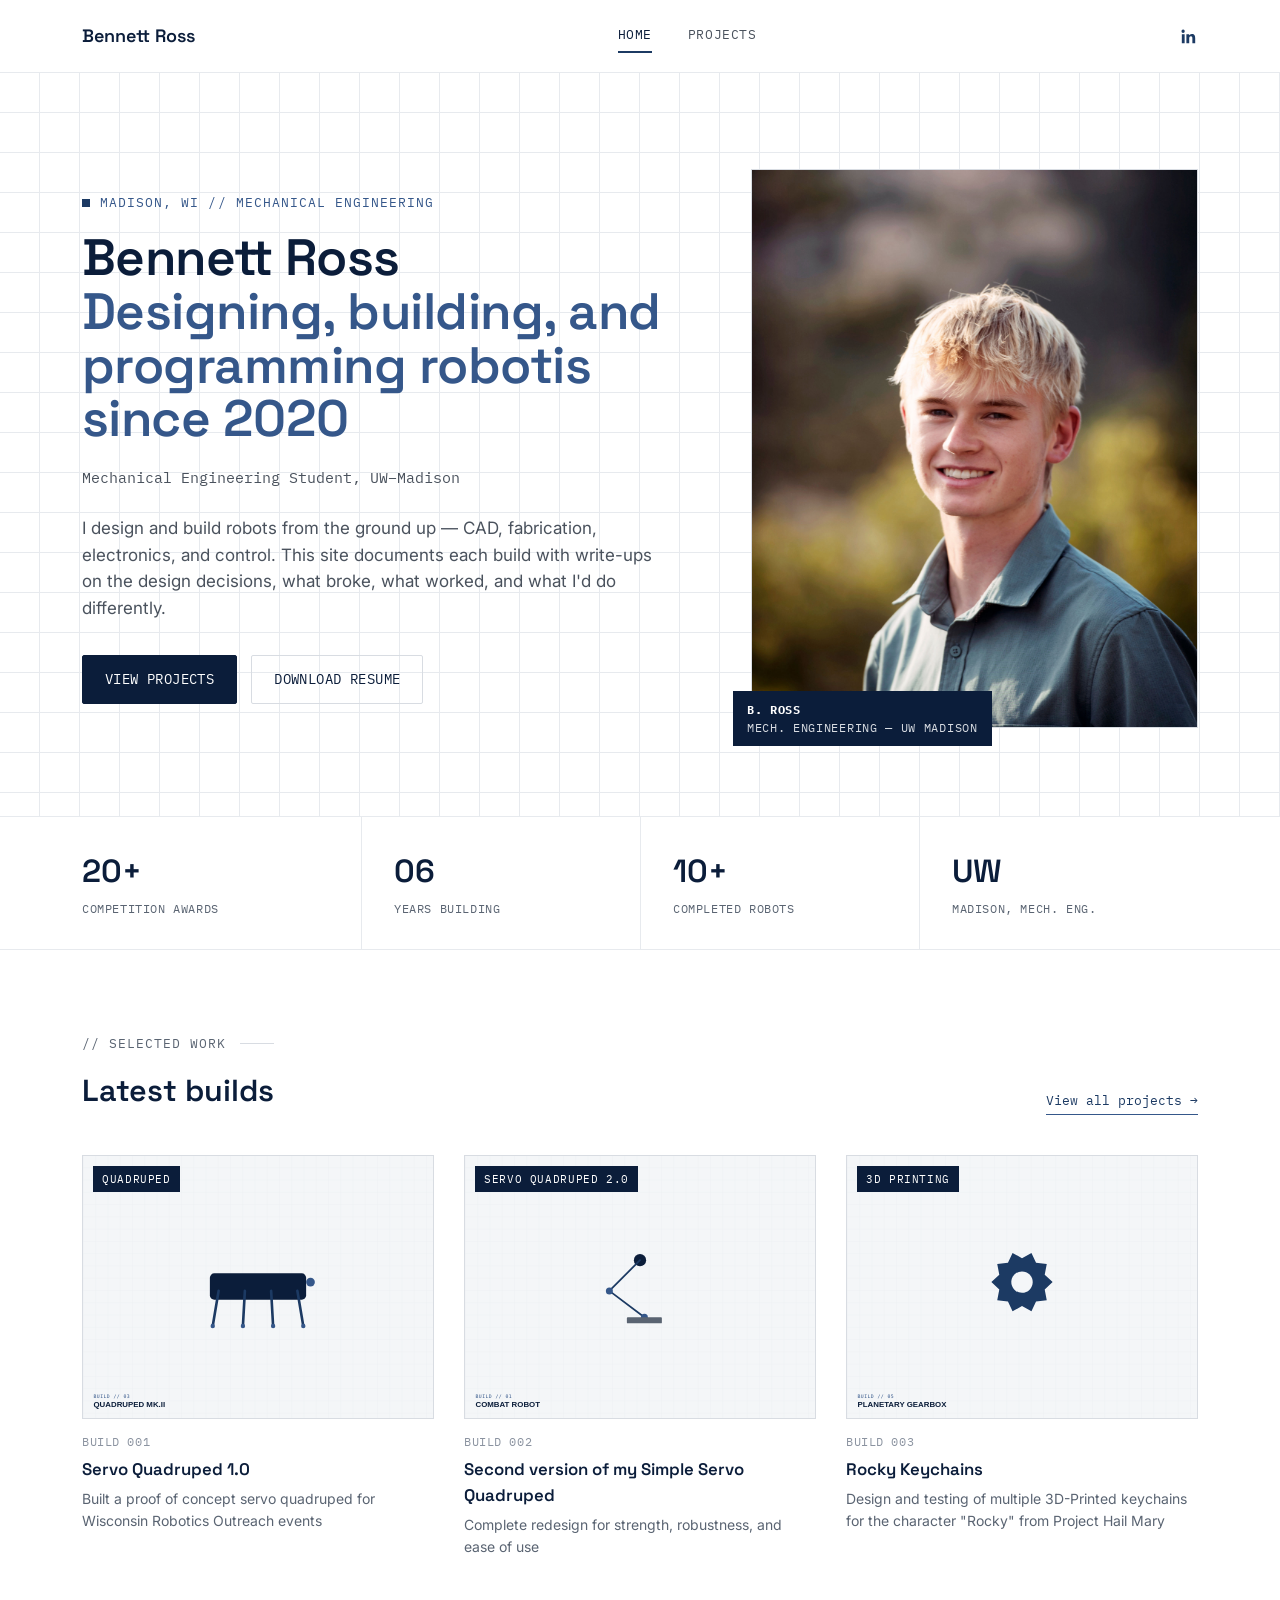
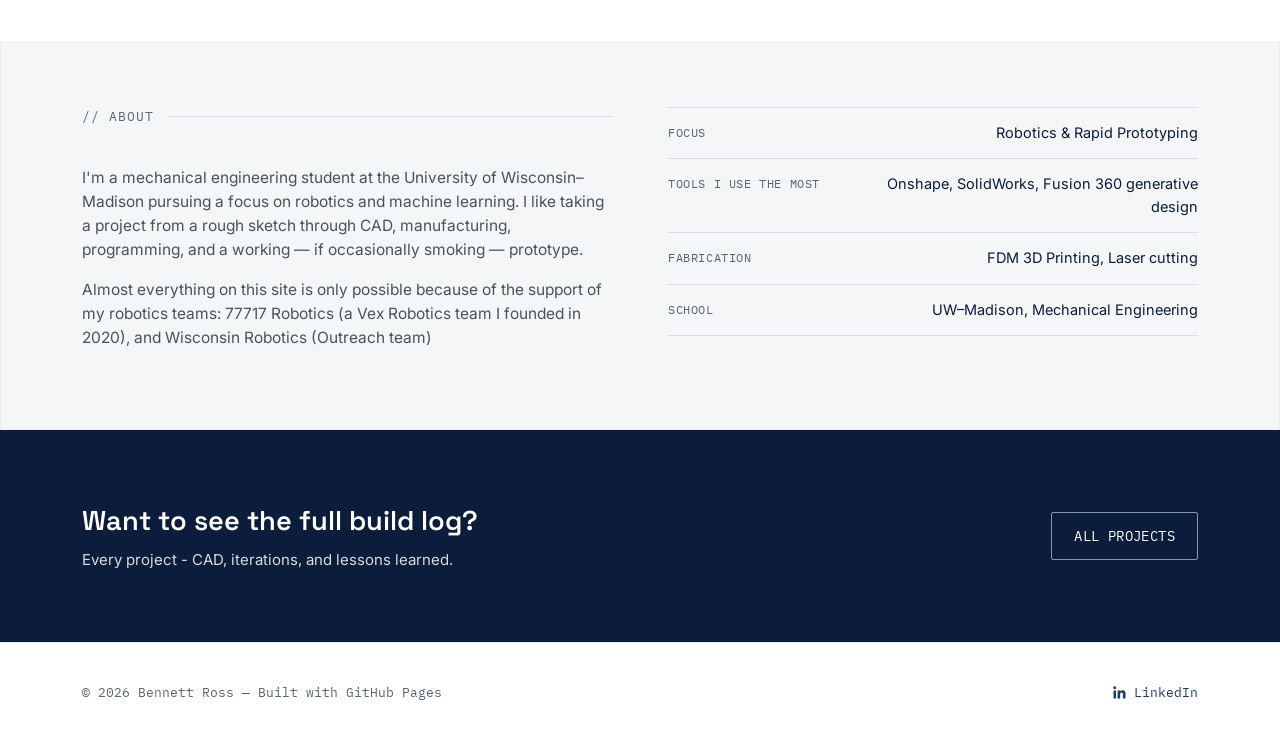
==== commit ba175efe: "Added pixel art logo" ====
--- a/index.html
+++ b/index.html
@@ -5,6 +5,7 @@
 <meta name="viewport" content="width=device-width, initial-scale=1.0">
 <title>Bennett Ross — Maker &amp; Mechanical Engineer</title>
 <meta name="description" content="Bennett Ross — mechanical engineering student and maker. Competitive robots, quadruped robots, and build write-ups.">
+<link rel="icon" type="image/x-icon" href="assets/br-logo-pixel-art.png">
 <link rel="preconnect" href="https://fonts.googleapis.com">
 <link href="https://fonts.googleapis.com/css2?family=Space+Grotesk:wght@500;600;700&family=Inter:wght@400;500;600&family=IBM+Plex+Mono:wght@400;500&display=swap" rel="stylesheet">
 <link rel="stylesheet" href="css/style.css">
@@ -38,7 +39,7 @@
     <div class="wrap hero-inner">
       <div>
         <p class="eyebrow">Madison, WI // Mechanical Engineering</p>
-        <h1>Bennett Ross<br><span class="accent">Designing, building, and programming robotics since 2020</span></h1>
+        <h1>Bennett Ross<br><span class="accent">Designing, building, and programming robotis since 2020</span></h1>
         <p class="hero-role">Mechanical Engineering Student, UW&#8211;Madison</p>
         <p class="lede">
           I design and build robots from the ground up —
@@ -166,9 +167,8 @@
       </div>
       <ul class="spec-list">
         <li><span>Focus</span><span>Robotics &amp; Rapid Prototyping</span></li>
-        <li><span>Tools I use the most</span><span>SolidWorks, Fusion 360 generative design</span></li>
-        <li><span>Fabrication</span><span>CNC, 3D Printing, Welding</span></li>
-        <li><span>Electronics</span><span>Motor Control, Embedded Systems</span></li>
+        <li><span>Tools I use the most</span><span>Onshape, SolidWorks, Fusion 360 generative design</span></li>
+        <li><span>Fabrication</span><span>FDM 3D Printing, Laser cutting</span></li>
         <li><span>School</span><span>UW&#8211;Madison, Mechanical Engineering</span></li>
       </ul>
     </div>
@@ -179,9 +179,9 @@
     <div class="wrap">
       <div>
         <h2>Want to see the full build log?</h2>
-        <p>Every project — CAD, iterations, and lessons learned.</p>
-      </div>
-      <a href="projects.html" class="btn btn-outline">Browse All Projects</a>
+        <p>Every project - CAD, iterations, and lessons learned.</p>
+      </div>
+      <a href="projects.html" class="btn btn-outline">All Projects</a>
     </div>
   </section>
 
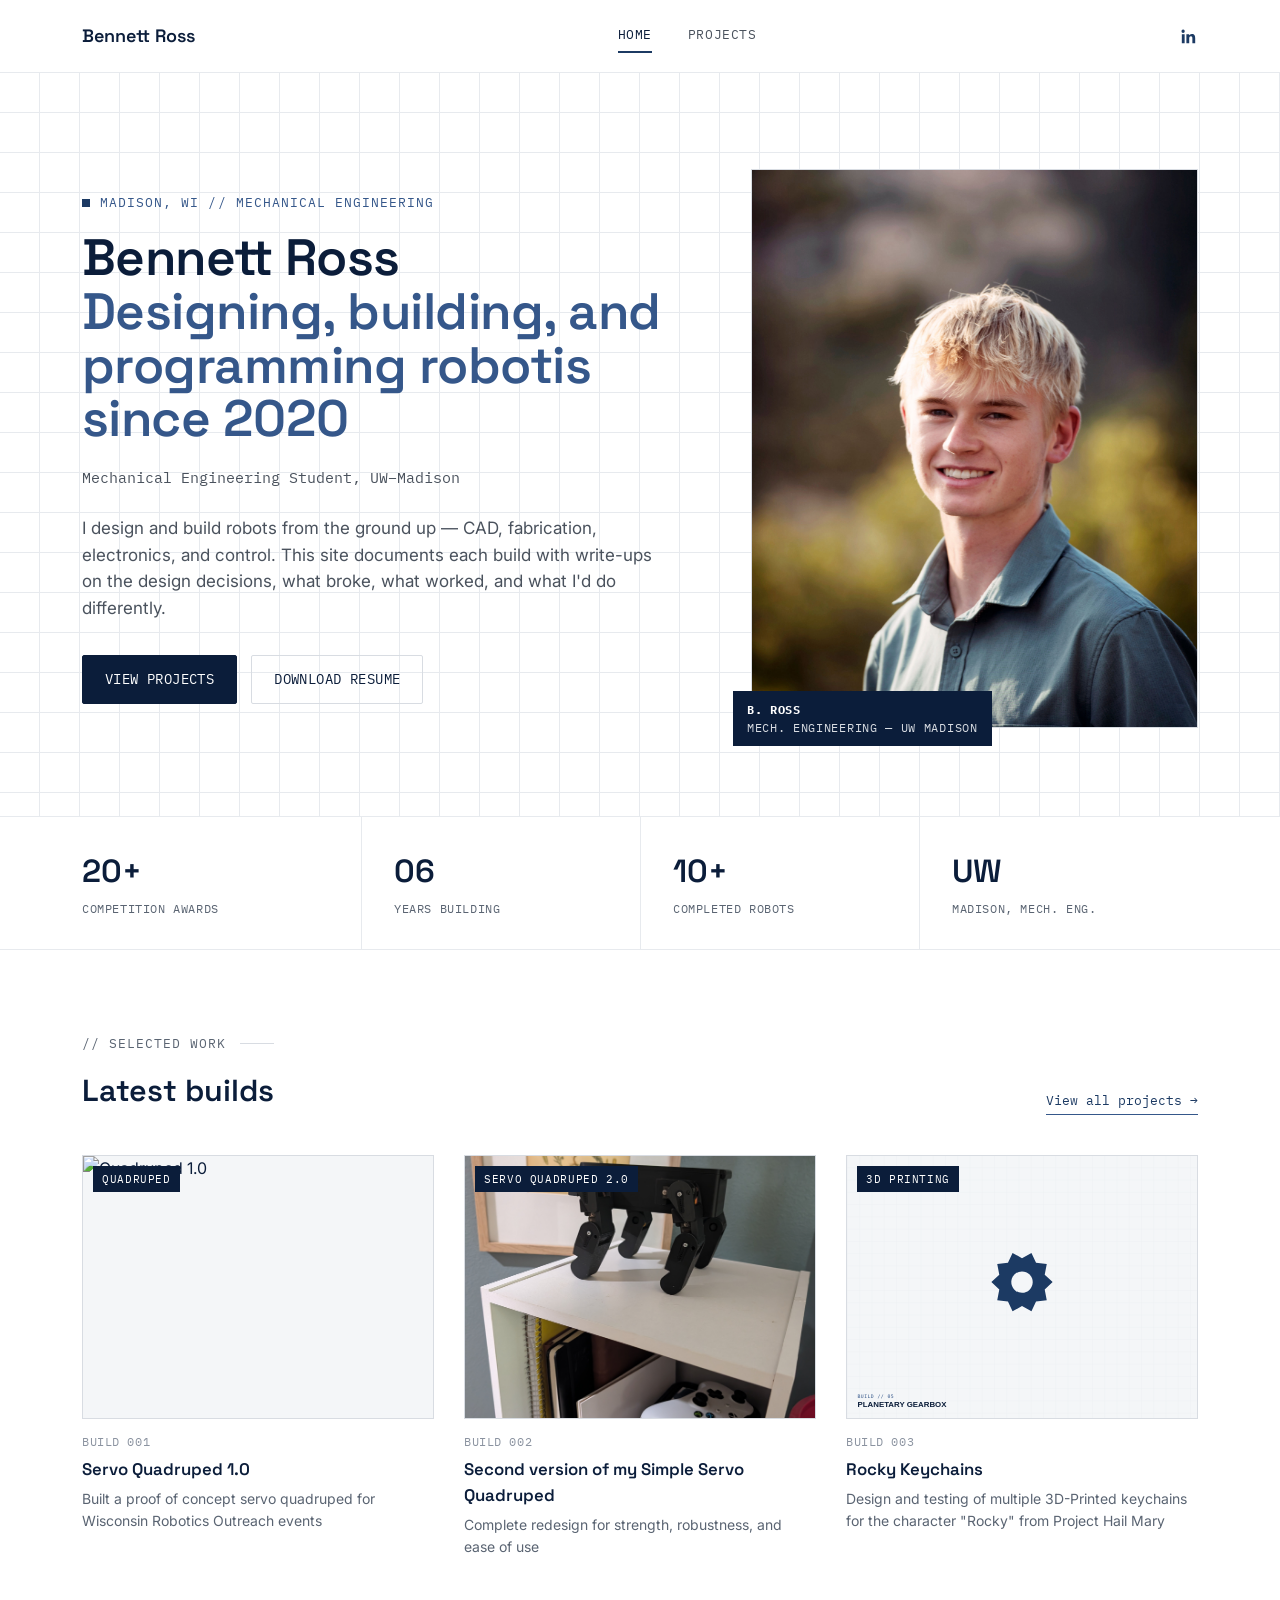
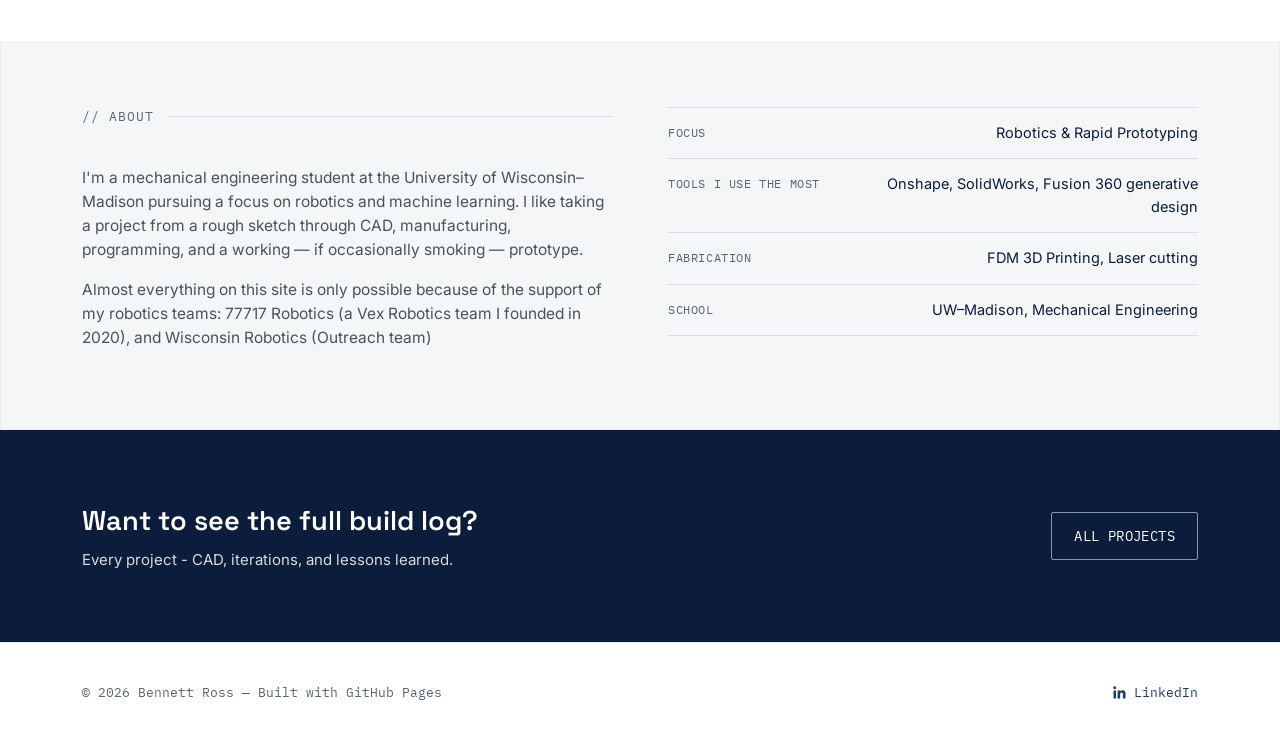
==== commit 82c04295: "Updated thumb images" ====
--- a/index.html
+++ b/index.html
@@ -3,7 +3,7 @@
 <head>
 <meta charset="UTF-8">
 <meta name="viewport" content="width=device-width, initial-scale=1.0">
-<title>Bennett Ross — Maker &amp; Mechanical Engineer</title>
+<title>Bennett Ross - Maker &amp; Mechanical Engineer</title>
 <meta name="description" content="Bennett Ross — mechanical engineering student and maker. Competitive robots, quadruped robots, and build write-ups.">
 <link rel="icon" type="image/x-icon" href="assets/br-logo-pixel-art.png">
 <link rel="preconnect" href="https://fonts.googleapis.com">
@@ -106,7 +106,7 @@
           <span class="corner-tr"></span><span class="corner-bl"></span>
           <div class="thumb">
             <span class="tag">Quadruped</span>
-            <img src="assets/projects/thumb-quadruped-2.svg" alt="Quadruped Mk. II robot">
+            <img src="assets/projects/quad-1-1.svg" alt="Quadruped 1.0">
           </div>
           <div class="meta">
             <span class="build-no">BUILD 001</span>
@@ -119,7 +119,7 @@
           <span class="corner-tr"></span><span class="corner-bl"></span>
           <div class="thumb">
             <span class="tag">Servo Quadruped 2.0</span>
-            <img src="assets/projects/thumb-battlebot.svg" alt="Competitive combat robot">
+            <img src="assets/projects/quad-2-1.jpg" alt="Quadruped 2.0">
           </div>
           <div class="meta">
             <span class="build-no">BUILD 002</span>
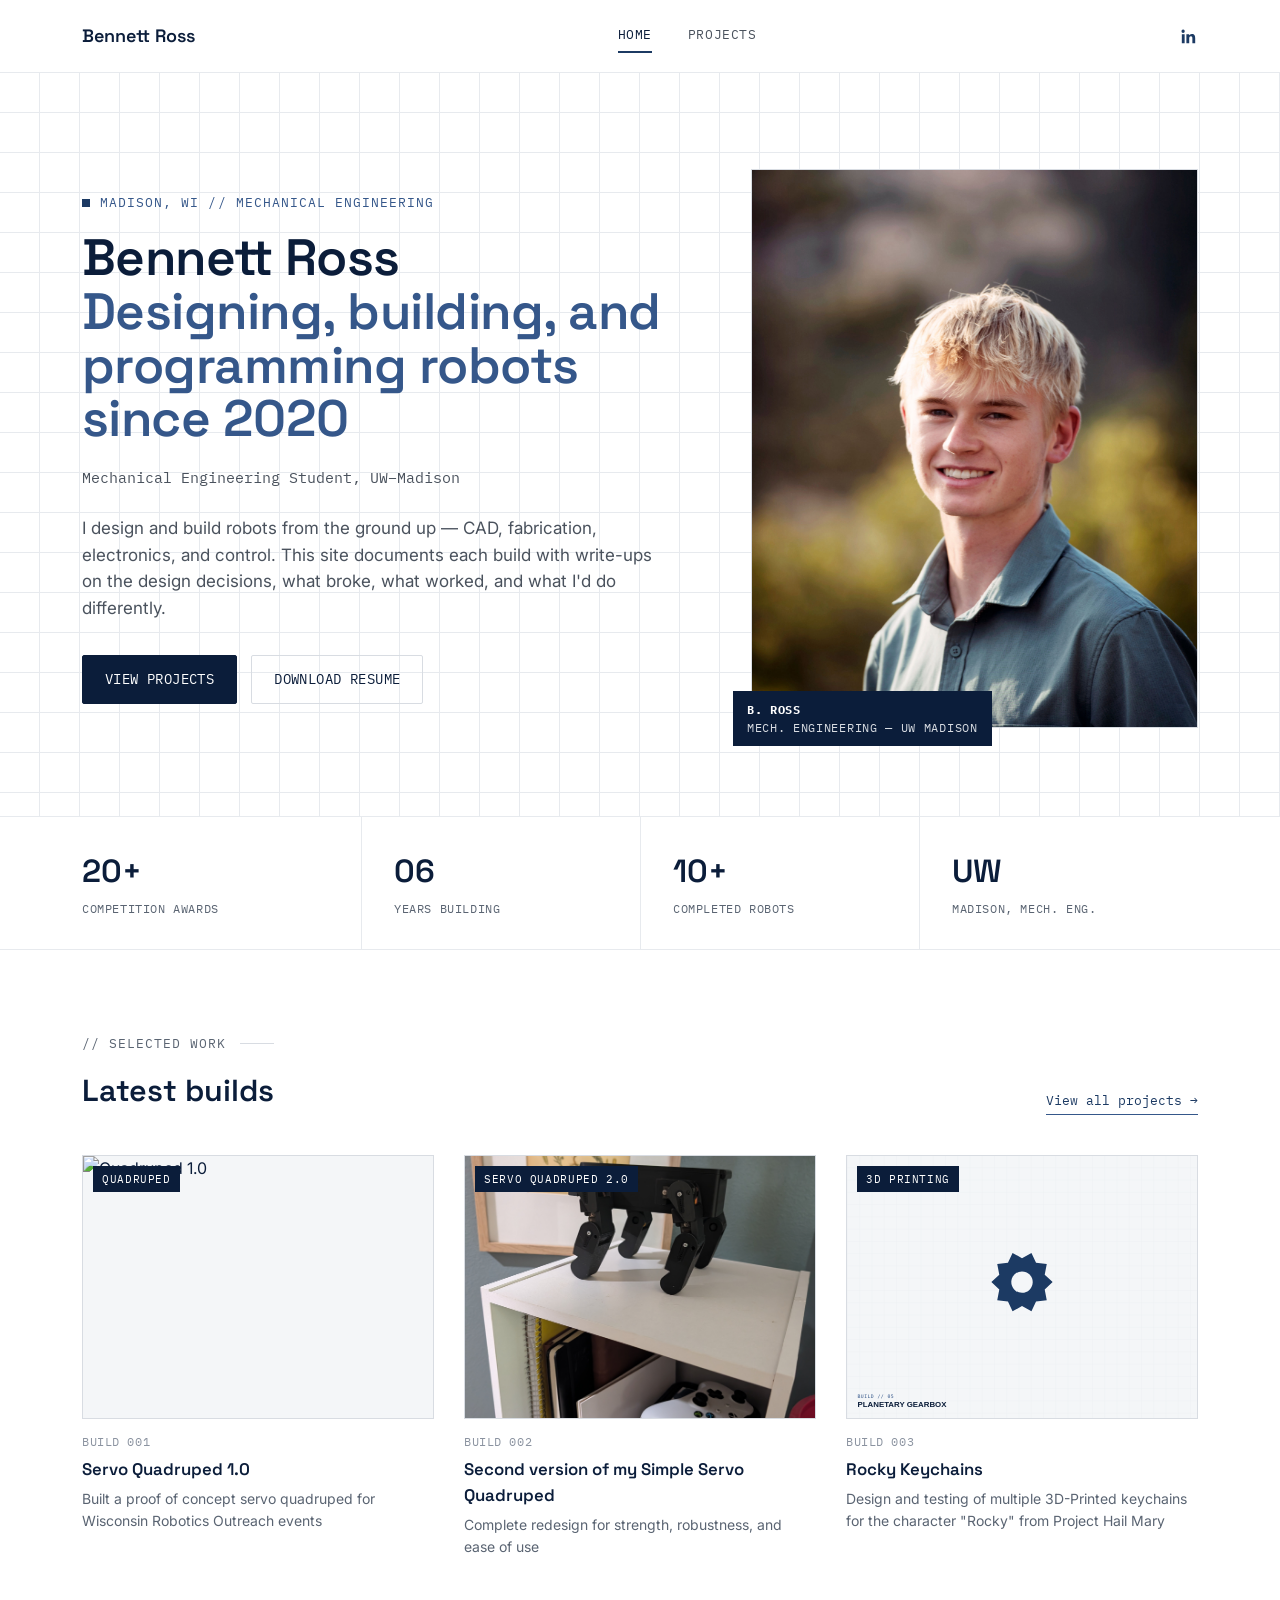
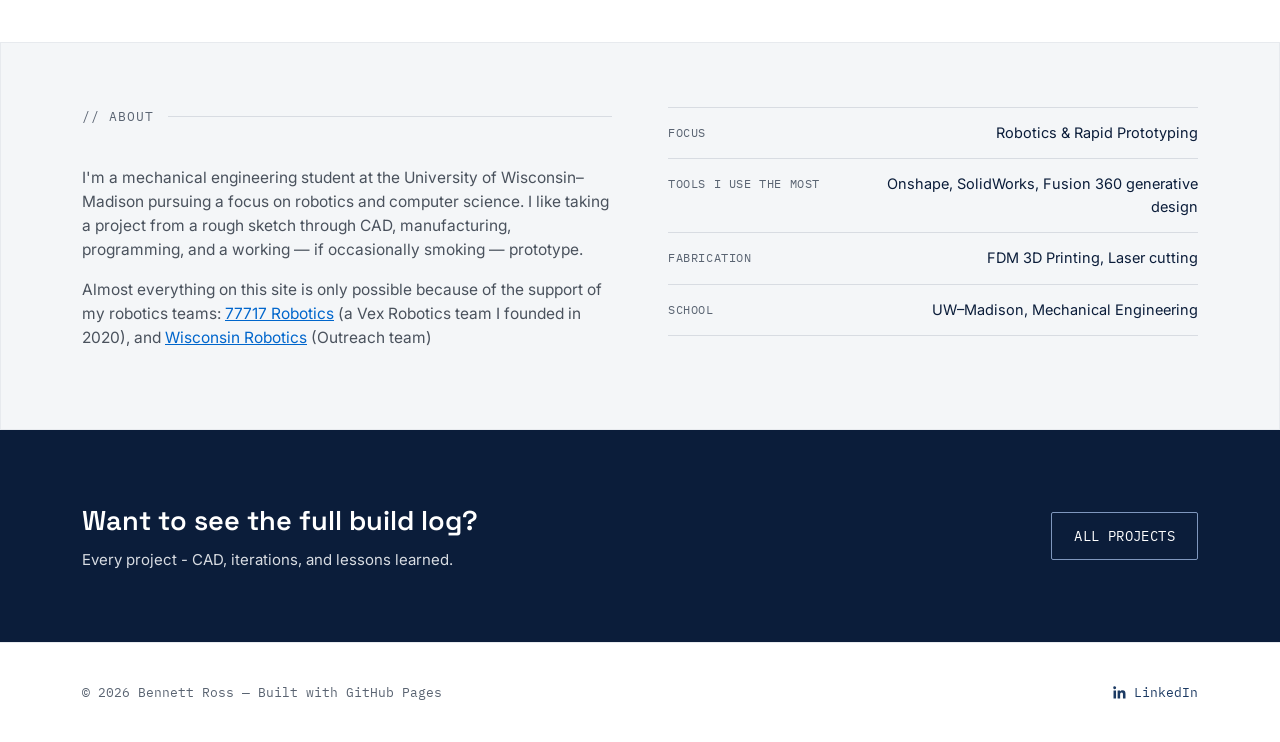
==== commit 976cfd10: "Updated Links and robot spelling" ====
--- a/index.html
+++ b/index.html
@@ -39,7 +39,7 @@
     <div class="wrap hero-inner">
       <div>
         <p class="eyebrow">Madison, WI // Mechanical Engineering</p>
-        <h1>Bennett Ross<br><span class="accent">Designing, building, and programming robotis since 2020</span></h1>
+        <h1>Bennett Ross<br><span class="accent">Designing, building, and programming robots since 2020</span></h1>
         <p class="hero-role">Mechanical Engineering Student, UW&#8211;Madison</p>
         <p class="lede">
           I design and build robots from the ground up —
@@ -155,13 +155,13 @@
         </div>
         <p>
           I'm a mechanical engineering student at the University of Wisconsin&#8211;Madison pursuing
-          a focus on robotics and machine learning. I like taking a project from a rough sketch through
+          a focus on robotics and computer science. I like taking a project from a rough sketch through
           CAD, manufacturing, programming, and a working — if occasionally smoking — prototype.
         </p>
         <p>
           Almost everything on this site is only possible because of the support of my robotics 
-          teams: <a href="https://www.youtube.com/@77717robotics">77717 Robotics</a> 
-          (a Vex Robotics team I founded in 2020), and <a href="https://wisconsinrobotics.org/">Wisconsin Robotics</a> 
+          teams: <a href="https://www.youtube.com/@77717robotics" class="standard-link">77717 Robotics</a> 
+          (a Vex Robotics team I founded in 2020), and <a href="https://wisconsinrobotics.org/" class="standard-link">Wisconsin Robotics</a> 
           (Outreach team)
         </p>
       </div>
--- a/css/style.css
+++ b/css/style.css
@@ -63,6 +63,24 @@
   max-width: var(--max-width);
   margin: 0 auto;
   padding: 0 var(--edge);
+}
+
+.standard-link {
+  color: #0066cc;               /* Distinct link color */
+  text-decoration: underline;   /* Classic underline */
+  cursor: pointer;              /* Hand icon on hover */
+}
+
+/* Hover and keyboard focus states */
+.standard-link:hover,
+.standard-link:focus {
+  color: #004499;               /* Slightly darker on hover */
+  text-decoration-thickness: 2px;
+}
+
+/* While being clicked */
+.standard-link:active {
+  color: #cc0000;
 }
 
 /* ----------------------------------------------------------
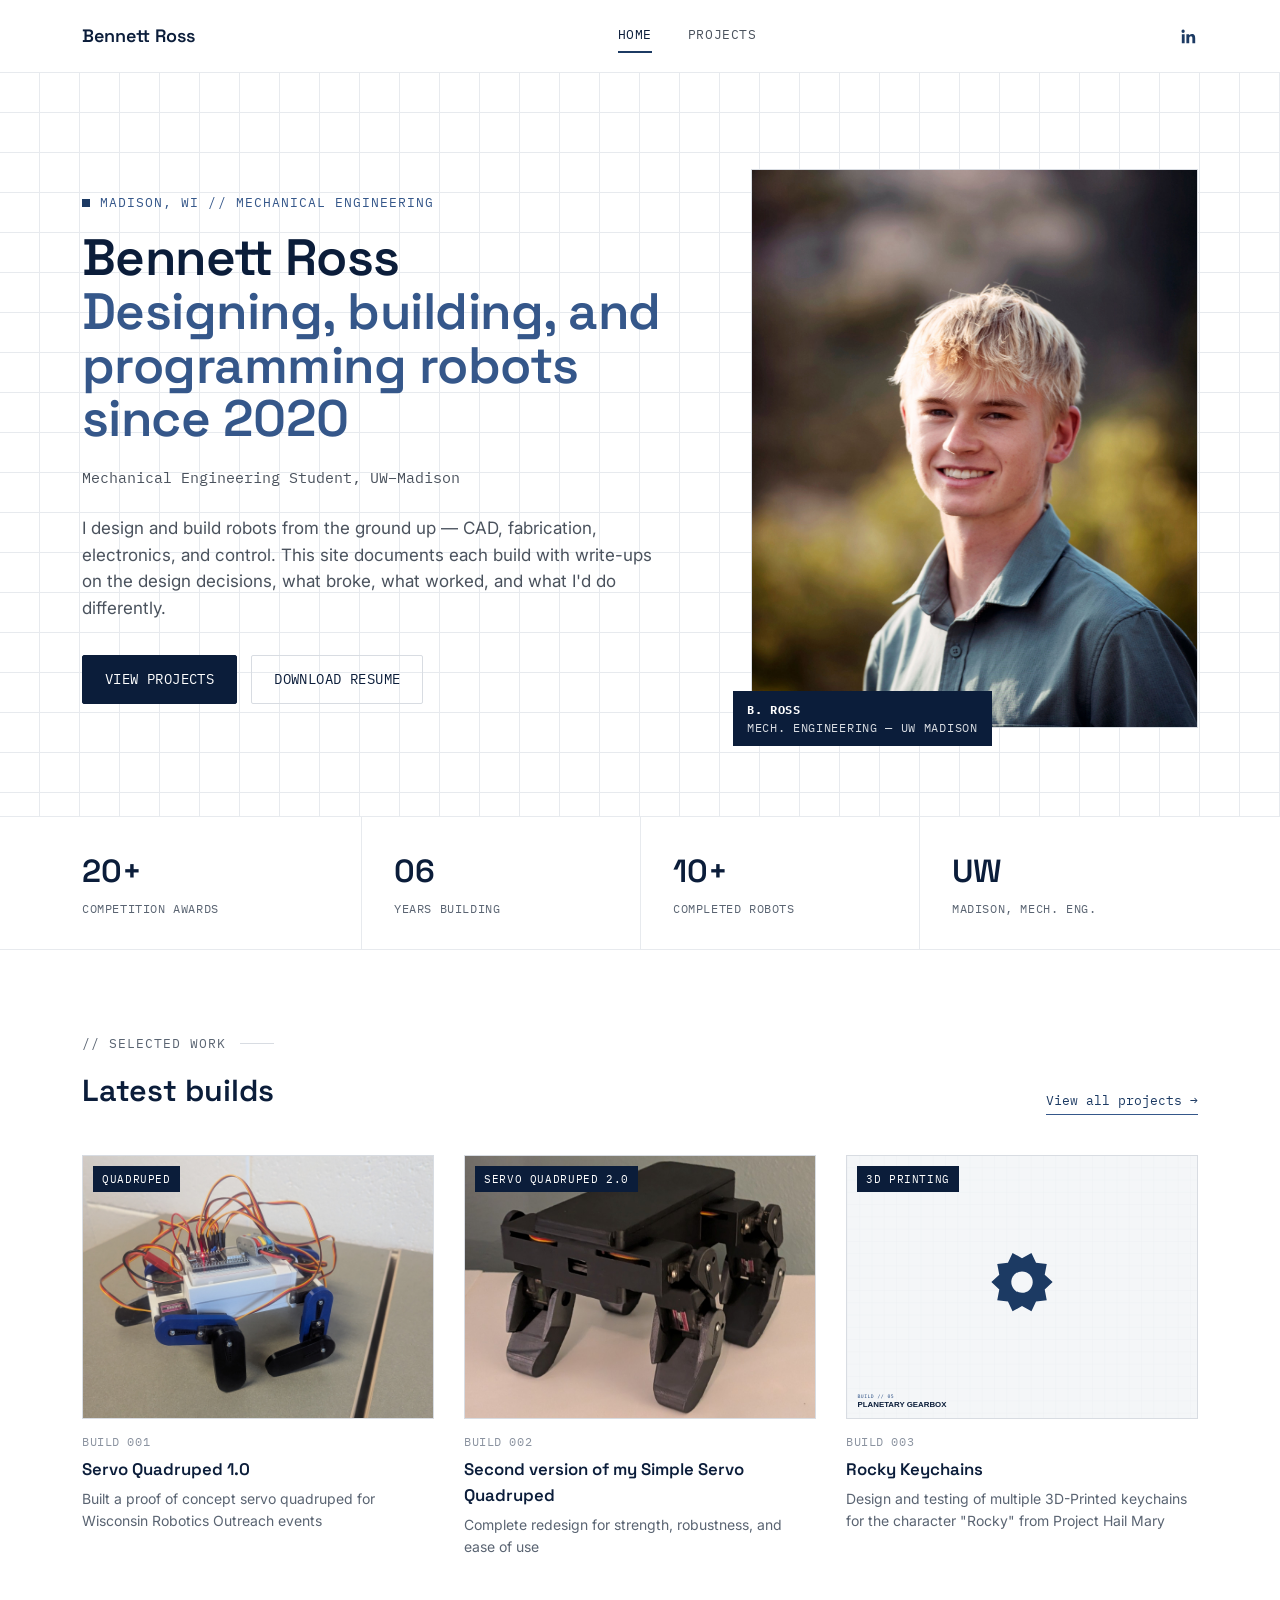
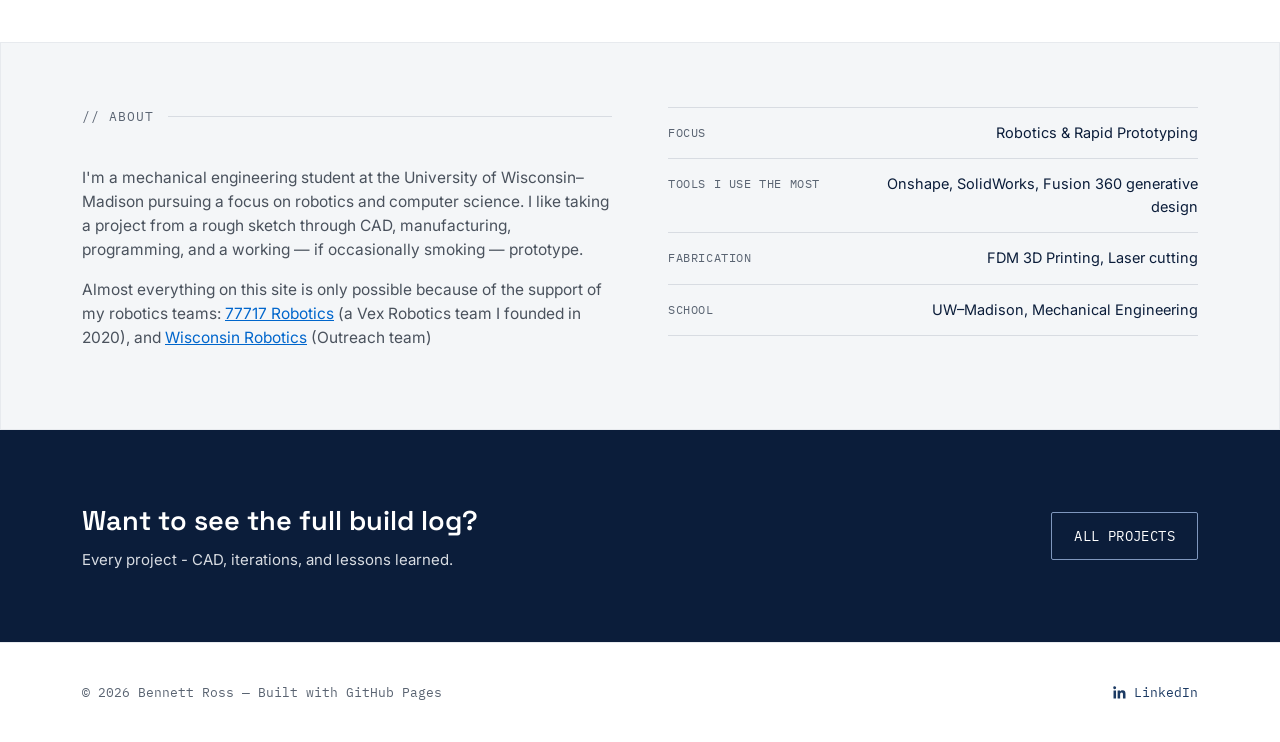
==== commit d26e555e: "Updated Quadruped Project images on home screen" ====
--- a/index.html
+++ b/index.html
@@ -106,7 +106,7 @@
           <span class="corner-tr"></span><span class="corner-bl"></span>
           <div class="thumb">
             <span class="tag">Quadruped</span>
-            <img src="assets/projects/quad-1-1.svg" alt="Quadruped 1.0">
+            <img src="assets/projects/quad-v1-images/quad-1-0-thumb.jpg" alt="Quadruped 1.0">
           </div>
           <div class="meta">
             <span class="build-no">BUILD 001</span>
@@ -119,7 +119,7 @@
           <span class="corner-tr"></span><span class="corner-bl"></span>
           <div class="thumb">
             <span class="tag">Servo Quadruped 2.0</span>
-            <img src="assets/projects/quad-2-1.jpg" alt="Quadruped 2.0">
+            <img src="assets/projects/quad-v2-images/quad-2-1-thumb.jpg" alt="Quadruped 2.0">
           </div>
           <div class="meta">
             <span class="build-no">BUILD 002</span>
